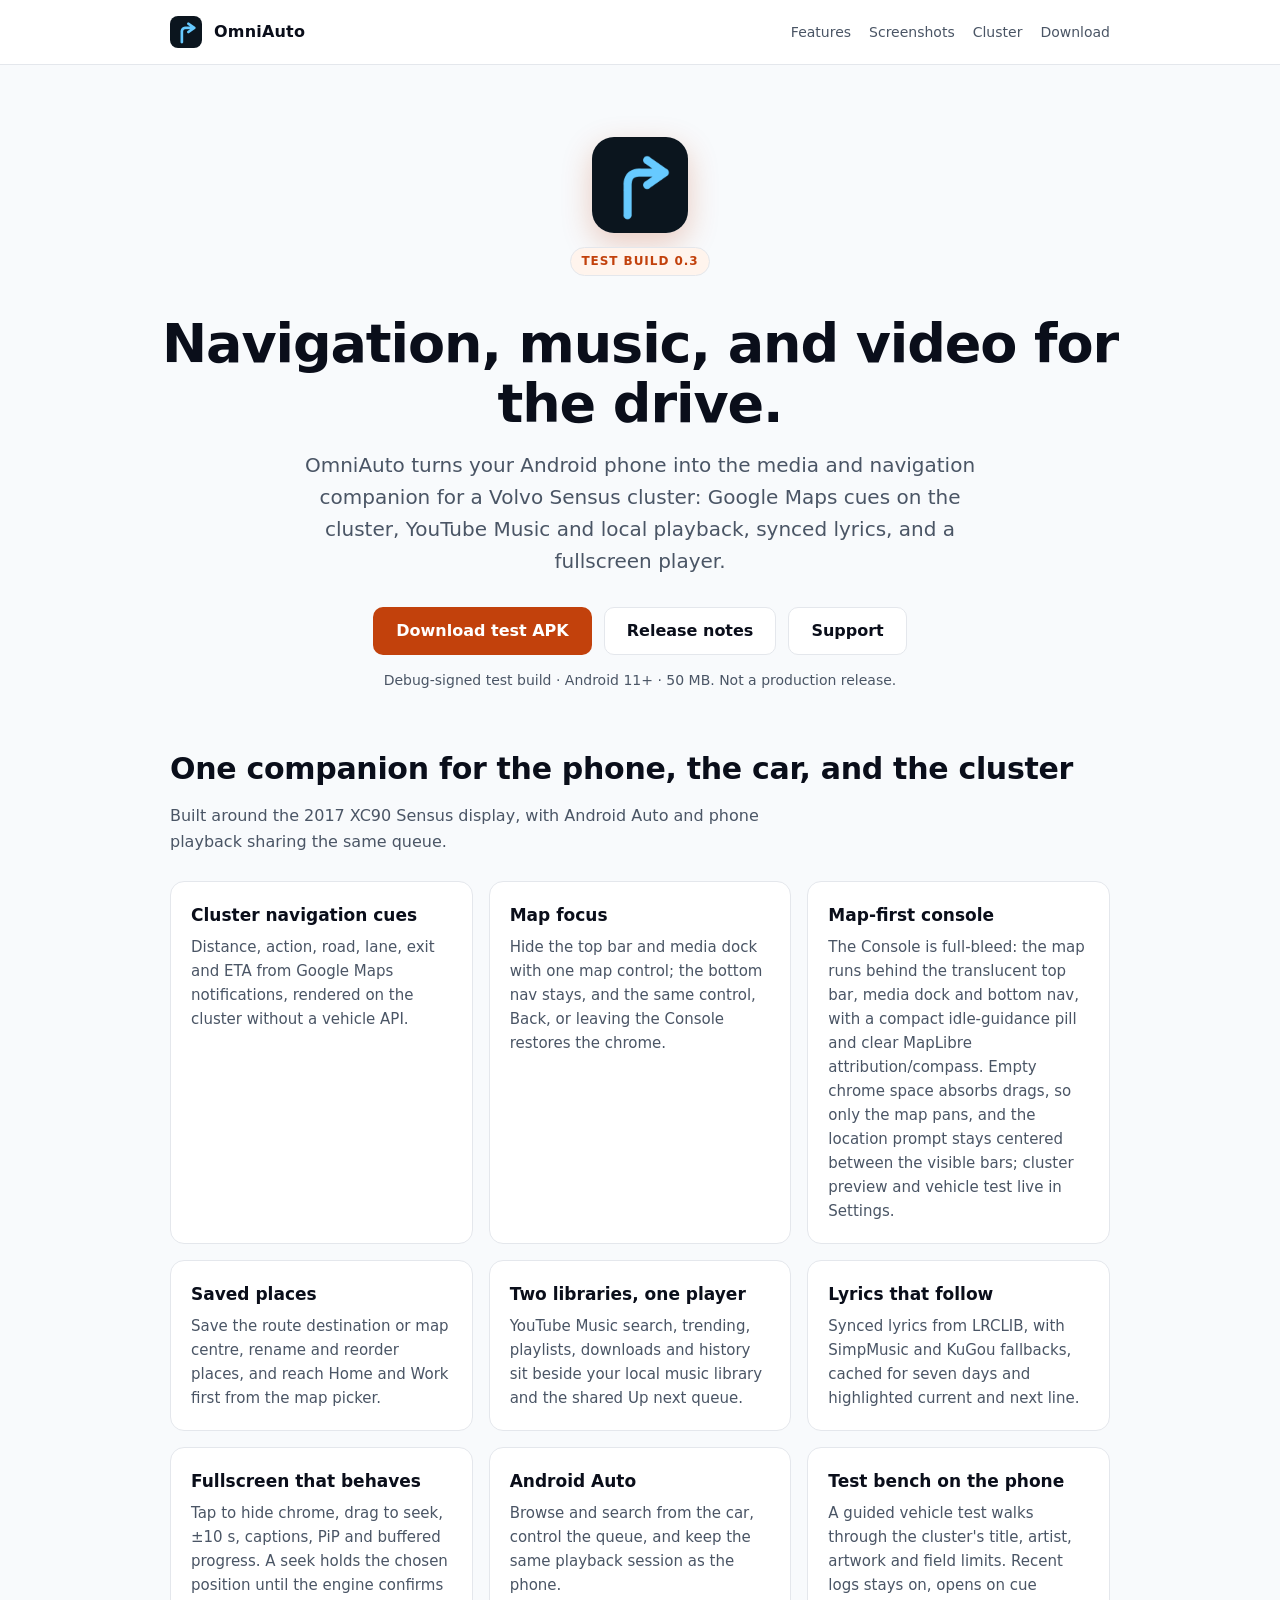
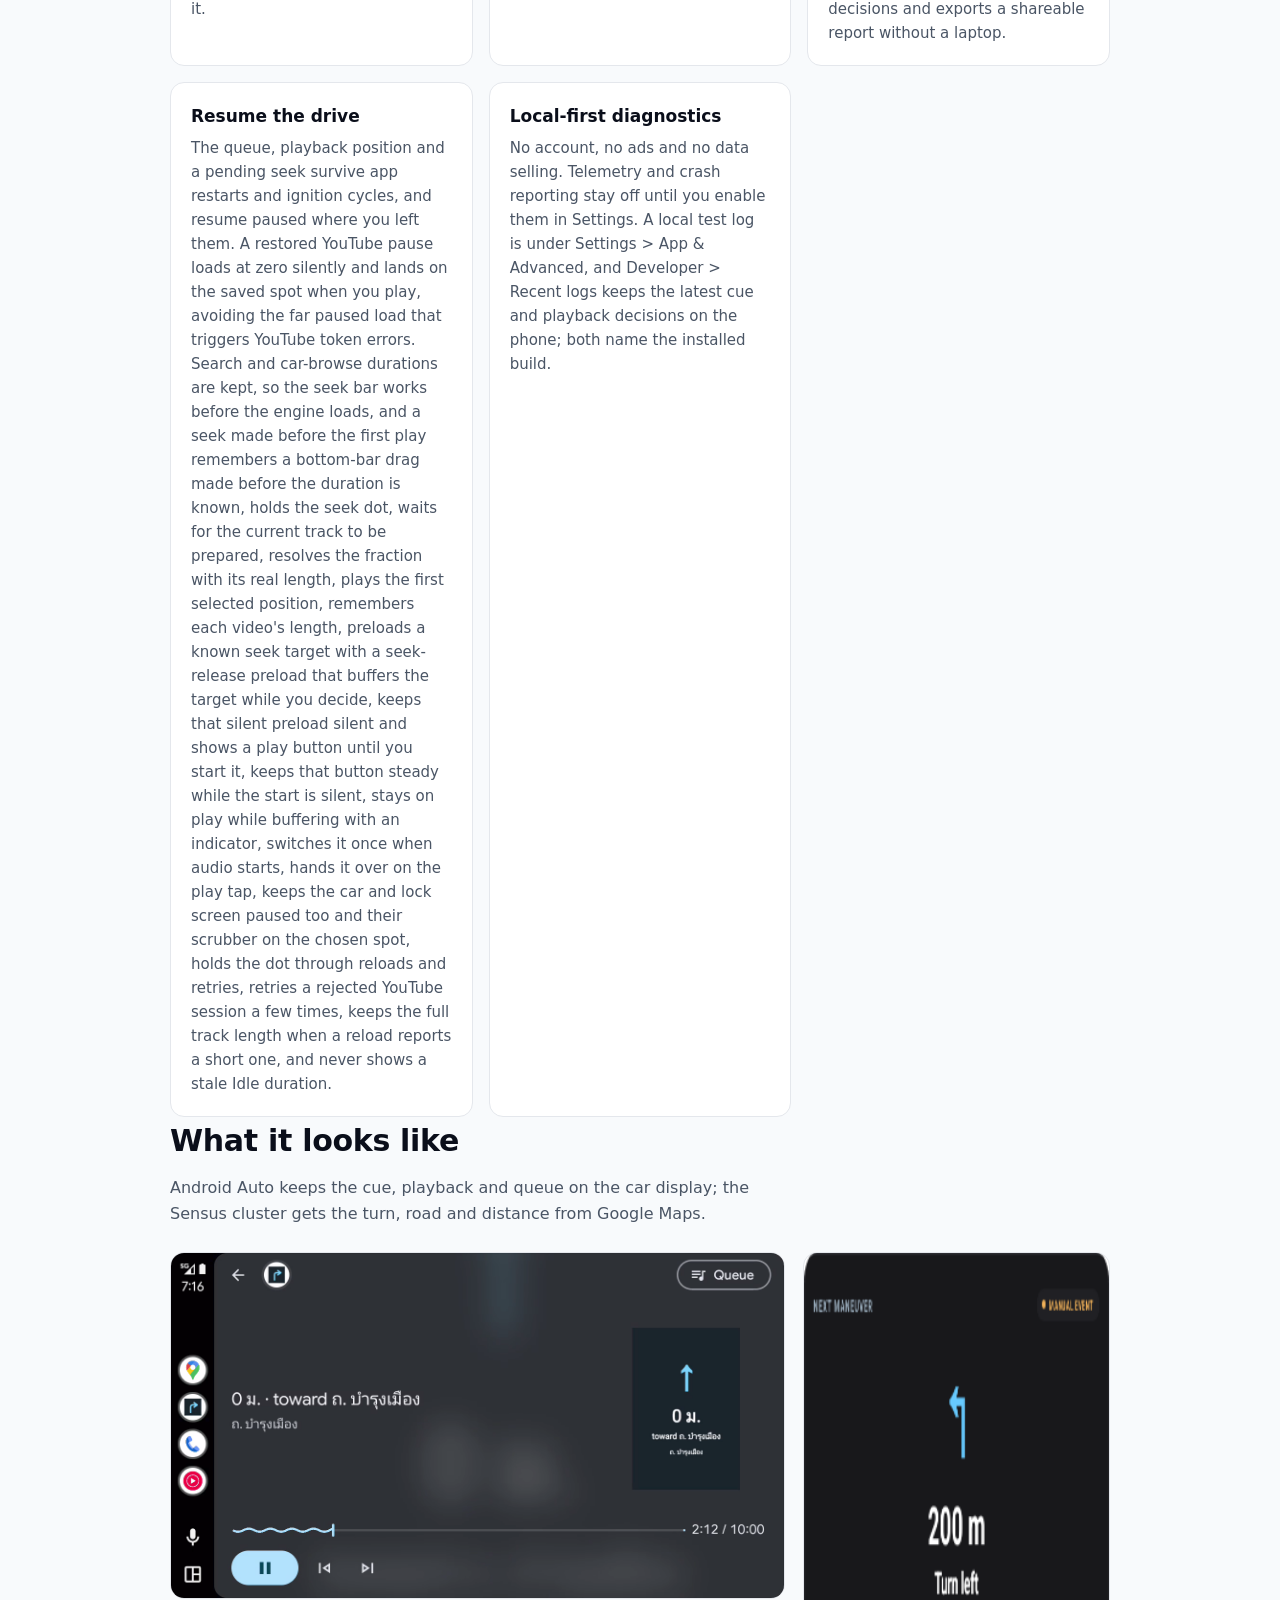
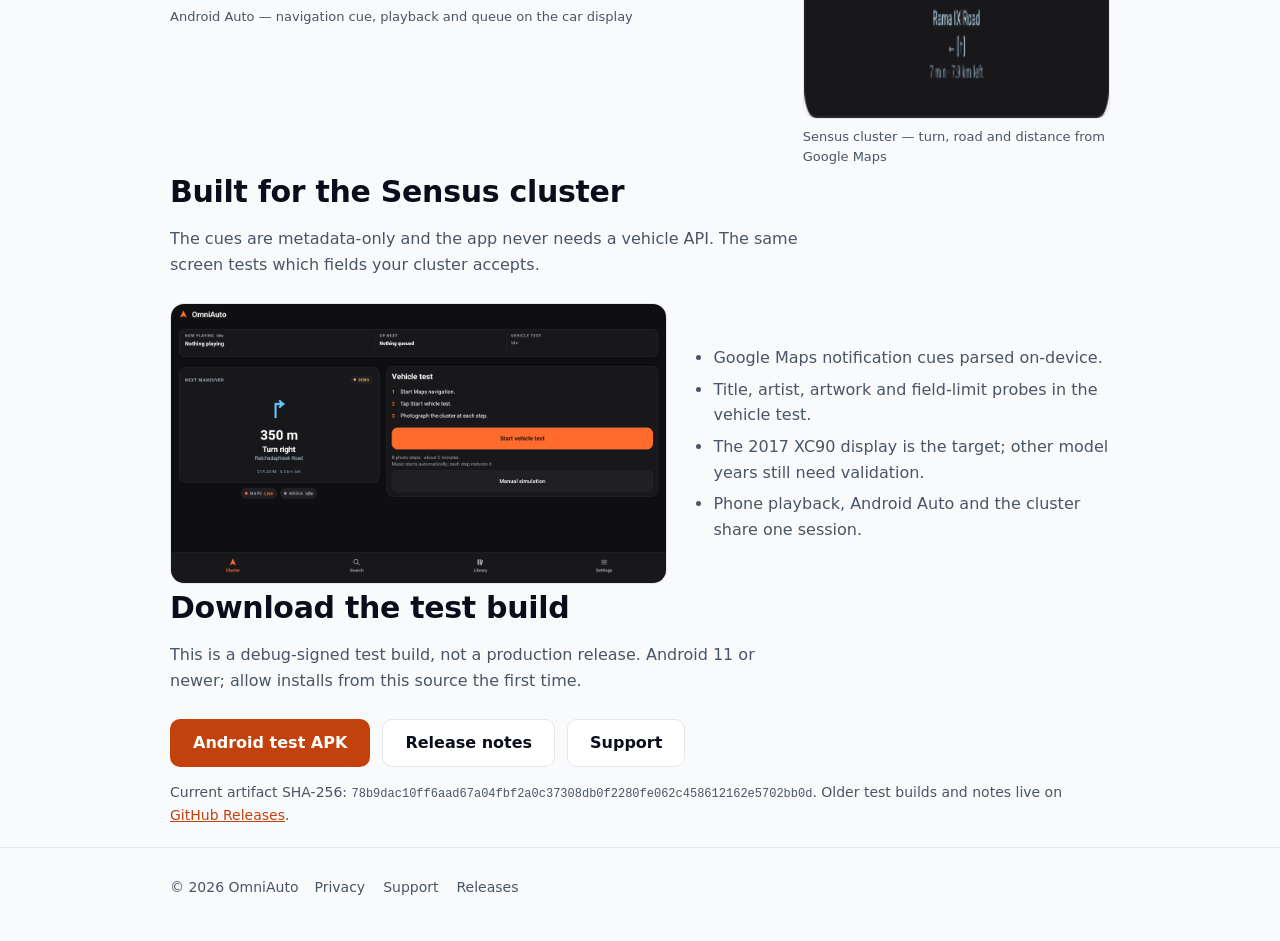
==== index.html @ 426a0cf5 "Point the site at the test-bench build" ====
<!doctype html>
<html lang="en">
  <head>
    <meta charset="utf-8" />
    <meta name="viewport" content="width=device-width, initial-scale=1" />
    <title>OmniAuto — navigation, music, and video for the drive</title>
    <meta
      name="description"
      content="OmniAuto sends Google Maps navigation cues to a Volvo Sensus cluster, plays YouTube Music and local media, and keeps lyrics, queue, and video in one Android player."
    />
    <meta name="theme-color" content="#0a0e1a" />
    <meta property="og:type" content="website" />
    <meta property="og:title" content="OmniAuto — navigation, music, and video for the drive" />
    <meta
      property="og:description"
      content="Cluster navigation cues, YouTube Music and local playback, synced lyrics, Android Auto, and a fullscreen player."
    />
    <meta property="og:url" content="https://omniauto.siamcreations.app/" />
    <meta property="og:image" content="https://omniauto.siamcreations.app/og.png" />
    <meta name="twitter:card" content="summary_large_image" />
    <link rel="canonical" href="https://omniauto.siamcreations.app/" />
    <link rel="icon" href="icon.png" />
    <link rel="stylesheet" href="styles.css" />
  </head>
  <body>
    <header class="site">
      <div class="wrap">
        <img src="icon.png" alt="" />
        <span class="name"><a href="/">OmniAuto</a></span>
        <nav aria-label="Main">
          <a href="#features">Features</a>
          <a href="#screens">Screenshots</a>
          <a href="#cluster">Cluster</a>
          <a href="#download">Download</a>
        </nav>
      </div>
    </header>

    <main>
      <section class="hero wrap">
        <img class="logo" src="icon.png" alt="OmniAuto icon" />
        <span class="badge">Test build 0.3</span>
        <h1>Navigation, music, and video for the drive.</h1>
        <p class="lede">
          OmniAuto turns your Android phone into the media and navigation
          companion for a Volvo Sensus cluster: Google Maps cues on the cluster,
          YouTube Music and local playback, synced lyrics, and a fullscreen
          player.
        </p>
        <div class="actions">
          <a
            class="button primary"
            id="android-download"
            href="https://github.com/pnoch/omniauto-releases/releases/tag/android-latest"
            >Download test APK</a
          >
          <a
            class="button secondary"
            href="https://github.com/pnoch/omniauto-releases/releases/tag/android-latest"
            >Release notes</a
          >
          <a class="button secondary" href="mailto:support@siamcreations.app"
            >Support</a
          >
        </div>
        <p class="muted" id="android-version">
          Debug-signed test build · Android 11+ · 50 MB. Not a production
          release.
        </p>
      </section>

      <section class="wrap" id="features">
        <h2>One companion for the phone, the car, and the cluster</h2>
        <p class="section-lede">
          Built around the 2017 XC90 Sensus display, with Android Auto and phone
          playback sharing the same queue.
        </p>
        <div class="grid">
          <article class="card">
            <h3>Cluster navigation cues</h3>
            <p>
              Distance, action, road, lane, exit and ETA from Google Maps
              notifications, rendered on the cluster without a vehicle API.
            </p>
          </article>
          <article class="card">
            <h3>Map focus</h3>
            <p>
              Hide the top bar and media dock with one map control; the bottom
              nav stays, and the same control, Back, or leaving the Console
              restores the chrome.
            </p>
          </article>
          <article class="card">
            <h3>Map-first console</h3>
            <p>
              The Console is full-bleed: the map runs behind the translucent top bar, media dock and bottom nav, with a compact idle-guidance pill and clear MapLibre attribution/compass. Empty chrome space absorbs drags, so only the map pans, and the location prompt stays centered between the visible bars; cluster preview and vehicle test live in Settings.
            </p>
          </article>
          <article class="card">
            <h3>Saved places</h3>
            <p>
              Save the route destination or map centre, rename and reorder places,
              and reach Home and Work first from the map picker.
            </p>
          </article>
          <article class="card">
            <h3>Two libraries, one player</h3>
            <p>
              YouTube Music search, trending, playlists, downloads and history
              sit beside your local music library and the shared Up next queue.
            </p>
          </article>
          <article class="card">
            <h3>Lyrics that follow</h3>
            <p>
              Synced lyrics from LRCLIB, with SimpMusic and KuGou fallbacks,
              cached for seven days and highlighted current and next line.
            </p>
          </article>
          <article class="card">
            <h3>Fullscreen that behaves</h3>
            <p>
              Tap to hide chrome, drag to seek, ±10 s, captions, PiP and
              buffered progress. A seek holds the chosen position until the
              engine confirms it.
            </p>
          </article>
          <article class="card">
            <h3>Android Auto</h3>
            <p>
              Browse and search from the car, control the queue, and keep the
              same playback session as the phone.
            </p>
          </article>
          <article class="card">
            <h3>Test bench on the phone</h3>
            <p>
              A guided vehicle test walks through the cluster's title, artist,
              artwork and field limits. Recent logs stays on, opens on cue
              decisions and exports a shareable report without a laptop.
            </p>
          </article>
          <article class="card">
            <h3>Resume the drive</h3>
            <p>
              The queue, playback position and a pending seek survive app
              restarts and ignition cycles, and resume paused where you left
              them. A restored YouTube pause loads at zero silently and lands on
              the saved spot when you play, avoiding the far paused load that
              triggers YouTube token errors. Search and car-browse durations are kept, so the seek bar works
              before the engine loads, and a seek made before the first play
              remembers a bottom-bar drag made before the duration is known,
              holds the seek dot, waits for the current track to be prepared,
              resolves the fraction with its real length, plays the first
              selected position, remembers each video's length, preloads a
              known seek target with a seek-release preload that buffers the
              target while you decide, keeps that silent preload silent and
              shows a play button until you start it, keeps that button steady
              while the start is silent, stays on play while buffering with
              an indicator, switches it once when audio starts,
              hands it over on the play tap, keeps
              the car and lock screen paused too and their
              scrubber on the chosen spot, holds the dot through reloads and
              retries, retries a rejected YouTube session a few
              times, keeps the full track length when a reload reports a short
              one, and never shows a stale Idle duration.
            </p>
          </article>
          <article class="card">
            <h3>Local-first diagnostics</h3>
            <p>
              No account, no ads and no data selling. Telemetry and crash
              reporting stay off until you enable them in Settings. A local
              test log is under Settings &gt; App &amp; Advanced, and
              Developer &gt; Recent logs keeps the latest cue and playback
              decisions on the phone; both name the installed build.
            </p>
          </article>
        </div>
      </section>

      <section class="wrap" id="screens">
        <h2>What it looks like</h2>
        <p class="section-lede">
          Android Auto keeps the cue, playback and queue on the car display;
          the Sensus cluster gets the turn, road and distance from Google Maps.
        </p>
        <div class="shots">
          <figure class="wide">
            <img
              src="screenshots/android-auto.png"
              alt="OmniAuto on Android Auto showing a navigation cue, playback progress and queue"
              loading="lazy"
            />
            <figcaption>
              Android Auto — navigation cue, playback and queue on the car display
            </figcaption>
          </figure>
          <figure class="phone">
            <img
              src="screenshots/cluster-cue.png"
              alt="OmniAuto Sensus cluster cue showing a turn, road and distance"
              loading="lazy"
            />
            <figcaption>
              Sensus cluster — turn, road and distance from Google Maps
            </figcaption>
          </figure>
        </div>
      </section>

      <section class="wrap" id="cluster">
        <h2>Built for the Sensus cluster</h2>
        <p class="section-lede">
          The cues are metadata-only and the app never needs a vehicle API. The
          same screen tests which fields your cluster accepts.
        </p>
        <div class="cluster">
          <img
            src="screenshots/cluster-page.png"
            alt="OmniAuto Cluster page with a navigation cue, vehicle test and live media status"
            loading="lazy"
          />
          <div>
            <ul>
              <li>Google Maps notification cues parsed on-device.</li>
              <li>
                Title, artist, artwork and field-limit probes in the vehicle
                test.
              </li>
              <li>
                The 2017 XC90 display is the target; other model years still need
                validation.
              </li>
              <li>
                Phone playback, Android Auto and the cluster share one session.
              </li>
            </ul>
          </div>
        </div>
      </section>

      <section class="wrap" id="download">
        <h2>Download the test build</h2>
        <p class="section-lede">
          This is a debug-signed test build, not a production release. Android
          11 or newer; allow installs from this source the first time.
        </p>
        <div class="actions" style="justify-content: flex-start">
          <a
            class="button primary"
            id="android-download-2"
            href="https://github.com/pnoch/omniauto-releases/releases/tag/android-latest"
            >Android test APK</a
          >
          <a
            class="button secondary"
            href="https://github.com/pnoch/omniauto-releases/releases/tag/android-latest"
            >Release notes</a
          >
          <a class="button secondary" href="mailto:support@siamcreations.app"
            >Support</a
          >
        </div>
        <p class="muted">
          Current artifact SHA-256:
          <code class="hash">78b9dac10ff6aad67a04fbf2a0c37308db0f2280fe062c458612162e5702bb0d</code>.
          Older test builds and notes live on
          <a href="https://github.com/pnoch/omniauto-releases/releases"
            >GitHub Releases</a
          >.
        </p>
      </section>
    </main>

    <footer class="site">
      <div class="wrap">
        <span>© <span id="year">2026</span> OmniAuto</span>
        <nav aria-label="Legal">
          <a href="privacy.html">Privacy</a>
          <a href="mailto:support@siamcreations.app">Support</a>
          <a href="https://github.com/pnoch/omniauto-releases">Releases</a>
        </nav>
      </div>
    </footer>

    <script>
      const ANDROID_RELEASE =
        "https://api.github.com/repos/pnoch/omniauto-releases/releases/tags/android-latest";

      document.getElementById("year").textContent = String(
        new Date().getFullYear(),
      );

      fetch(ANDROID_RELEASE, {
        headers: { Accept: "application/vnd.github+json" },
      })
        .then((response) => (response.ok ? response.json() : null))
        .then((release) => {
          const apk = release?.assets?.find((asset) =>
            asset.name.toLowerCase().endsWith(".apk"),
          );
          if (!apk || !apk.browser_download_url) return;
          for (const id of ["android-download", "android-download-2"]) {
            document.getElementById(id).href = apk.browser_download_url;
          }
          const version = /omniauto-(\d+\.\d+)/i.exec(apk.name);
          const size = apk.size
            ? ` · ${Math.round(apk.size / 1048576)} MB`
            : "";
          document.getElementById("android-version").textContent =
            `Test build${version ? ` ${version[1]}` : ""}${size}. ` +
            "Debug-signed; allow installs from this source the first time. Not a production release.";
        })
        .catch(() => {
          // The release-page links still work without the API.
        });
    </script>
  </body>
</html>
---- styles.css ----
:root {
  --bg: #f8fafc;
  --surface: #ffffff;
  --text: #0a0e1a;
  --muted: #4a5565;
  --border: #e4e7ec;
  --primary: #c2410c;
  --primary-text: #ffffff;
  --accent: #fff4ed;
  --emerald: #00c896;
  --radius: 14px;
  --max: 980px;
}

@media (prefers-color-scheme: dark) {
  :root {
    --bg: #0a0e1a;
    --surface: #131929;
    --text: #eef2ff;
    --muted: #a9b4c9;
    --border: #223048;
    --primary: #fb923c;
    --primary-text: #201007;
    --accent: #1a120a;
  }
}

* {
  box-sizing: border-box;
}

/* The class rules below set display; without this a hidden element shows. */
[hidden] {
  display: none !important;
}

html {
  -webkit-text-size-adjust: 100%;
}

body {
  margin: 0;
  background: var(--bg);
  color: var(--text);
  font-family:
    system-ui,
    -apple-system,
    "Segoe UI",
    Roboto,
    sans-serif;
  line-height: 1.6;
}

a {
  color: var(--primary);
}

.wrap {
  max-width: var(--max);
  margin: 0 auto;
  padding: 0 20px;
}

header.site {
  border-bottom: 1px solid var(--border);
  background: var(--surface);
}

header.site .wrap {
  display: flex;
  align-items: center;
  gap: 12px;
  min-height: 64px;
}

header.site img {
  width: 32px;
  height: 32px;
  border-radius: 8px;
}

header.site .name {
  font-weight: 700;
  letter-spacing: 0.2px;
}

header.site .name a {
  color: inherit;
  text-decoration: none;
}

header.site nav {
  margin-left: auto;
  display: flex;
  gap: 18px;
  font-size: 14px;
}

header.site nav a {
  color: var(--muted);
  text-decoration: none;
}

header.site nav a:hover {
  color: var(--text);
}

.hero {
  padding: 72px 0 40px;
  text-align: center;
}

.hero img.logo {
  display: block;
  width: 96px;
  height: 96px;
  margin: 0 auto 14px;
  border-radius: 22px;
  box-shadow: 0 10px 30px rgb(194 65 12 / 25%);
}

.hero h1 {
  font-size: clamp(34px, 6vw, 54px);
  line-height: 1.1;
  margin: 24px 0 16px;
  letter-spacing: -0.02em;
}

.hero p.lede {
  font-size: clamp(16px, 2.4vw, 20px);
  color: var(--muted);
  max-width: 680px;
  margin: 0 auto 30px;
}

.actions {
  display: flex;
  flex-wrap: wrap;
  gap: 12px;
  justify-content: center;
}

.button {
  display: inline-flex;
  align-items: center;
  justify-content: center;
  min-height: 48px;
  padding: 0 22px;
  border-radius: 10px;
  font-weight: 650;
  text-decoration: none;
  border: 1px solid transparent;
}

.button.primary {
  background: var(--primary);
  color: var(--primary-text);
}

.button.secondary {
  background: var(--surface);
  color: var(--text);
  border-color: var(--border);
}

.button:focus-visible,
a:focus-visible {
  outline: 3px solid var(--primary);
  outline-offset: 3px;
}

.muted {
  color: var(--muted);
  font-size: 14px;
}

.hero .muted {
  margin-top: 14px;
}

section {
  padding: 44px 0;
}

h2 {
  font-size: clamp(22px, 3vw, 30px);
  letter-spacing: -0.01em;
  margin: 0 0 10px;
}

.section-lede {
  color: var(--muted);
  max-width: 640px;
  margin: 0 0 26px;
}

.grid {
  display: grid;
  grid-template-columns: repeat(auto-fit, minmax(250px, 1fr));
  gap: 16px;
}

.card {
  background: var(--surface);
  border: 1px solid var(--border);
  border-radius: var(--radius);
  padding: 20px;
}

.card h3 {
  margin: 0 0 6px;
  font-size: 17px;
}

.card p {
  margin: 0;
  color: var(--muted);
  font-size: 15px;
}

.shots {
  display: grid;
  grid-template-columns: 2fr 1fr;
  gap: 18px;
  align-items: start;
}

.shots figure {
  margin: 0;
}

.shots img {
  display: block;
  width: 100%;
  height: auto;
  border-radius: 14px;
  border: 1px solid var(--border);
  background: var(--surface);
}

.shots figcaption {
  margin-top: 8px;
  font-size: 13px;
  color: var(--muted);
}

.shots .phone img {
  max-height: 520px;
  object-fit: cover;
  object-position: top;
}

@media (max-width: 760px) {
  .shots {
    grid-template-columns: 1fr;
  }

  .shots .phone img {
    max-height: none;
  }
}

.price {
  font-size: 22px;
  font-weight: 700;
  margin: 2px 0 6px;
}

.price .muted {
  font-size: 14px;
  font-weight: 400;
}

.licence {
  background: var(--accent);
  border: 1px solid var(--border);
  border-radius: var(--radius);
  padding: 30px;
  display: flex;
  flex-wrap: wrap;
  align-items: center;
  gap: 18px;
  justify-content: space-between;
}

.licence h2 {
  margin-bottom: 6px;
}

.licence p {
  margin: 0;
  color: var(--muted);
  max-width: 560px;
}

footer.site {
  border-top: 1px solid var(--border);
  margin-top: 20px;
  padding: 28px 0 44px;
  color: var(--muted);
  font-size: 14px;
}

footer.site .wrap {
  display: flex;
  flex-wrap: wrap;
  gap: 16px;
  align-items: center;
}

footer.site nav {
  display: flex;
  gap: 18px;
  flex-wrap: wrap;
}

footer.site a {
  color: var(--muted);
  text-decoration: none;
}

footer.site a:hover {
  color: var(--text);
}

.legal {
  padding: 40px 0 60px;
}

.legal h1 {
  font-size: clamp(28px, 4vw, 40px);
  letter-spacing: -0.02em;
  margin: 0 0 8px;
}

.legal h2 {
  font-size: 20px;
  margin: 32px 0 8px;
}

.legal p,
.legal li {
  color: var(--muted);
}

.legal .updated {
  font-size: 14px;
  color: var(--muted);
}

@media (max-width: 640px) {
  header.site nav {
    display: none;
  }

  .hero {
    padding-top: 48px;
  }
}

.badge {
  display: inline-block;
  margin: 0 0 14px;
  padding: 4px 10px;
  border: 1px solid var(--border);
  border-radius: 999px;
  background: var(--accent);
  color: var(--primary);
  font-size: 12px;
  font-weight: 750;
  letter-spacing: 0.08em;
  text-transform: uppercase;
}

.cluster {
  display: grid;
  grid-template-columns: 1.2fr 1fr;
  gap: 28px;
  align-items: center;
}

.cluster img {
  width: 100%;
  height: auto;
  border: 1px solid var(--border);
  border-radius: 14px;
  background: var(--surface);
}

.cluster ul {
  margin: 0;
  padding-left: 18px;
  color: var(--muted);
}

.cluster li + li {
  margin-top: 6px;
}

code.hash {
  overflow-wrap: anywhere;
  font-size: 12px;
}

@media (max-width: 640px) {
  .cluster {
    grid-template-columns: 1fr;
  }
}
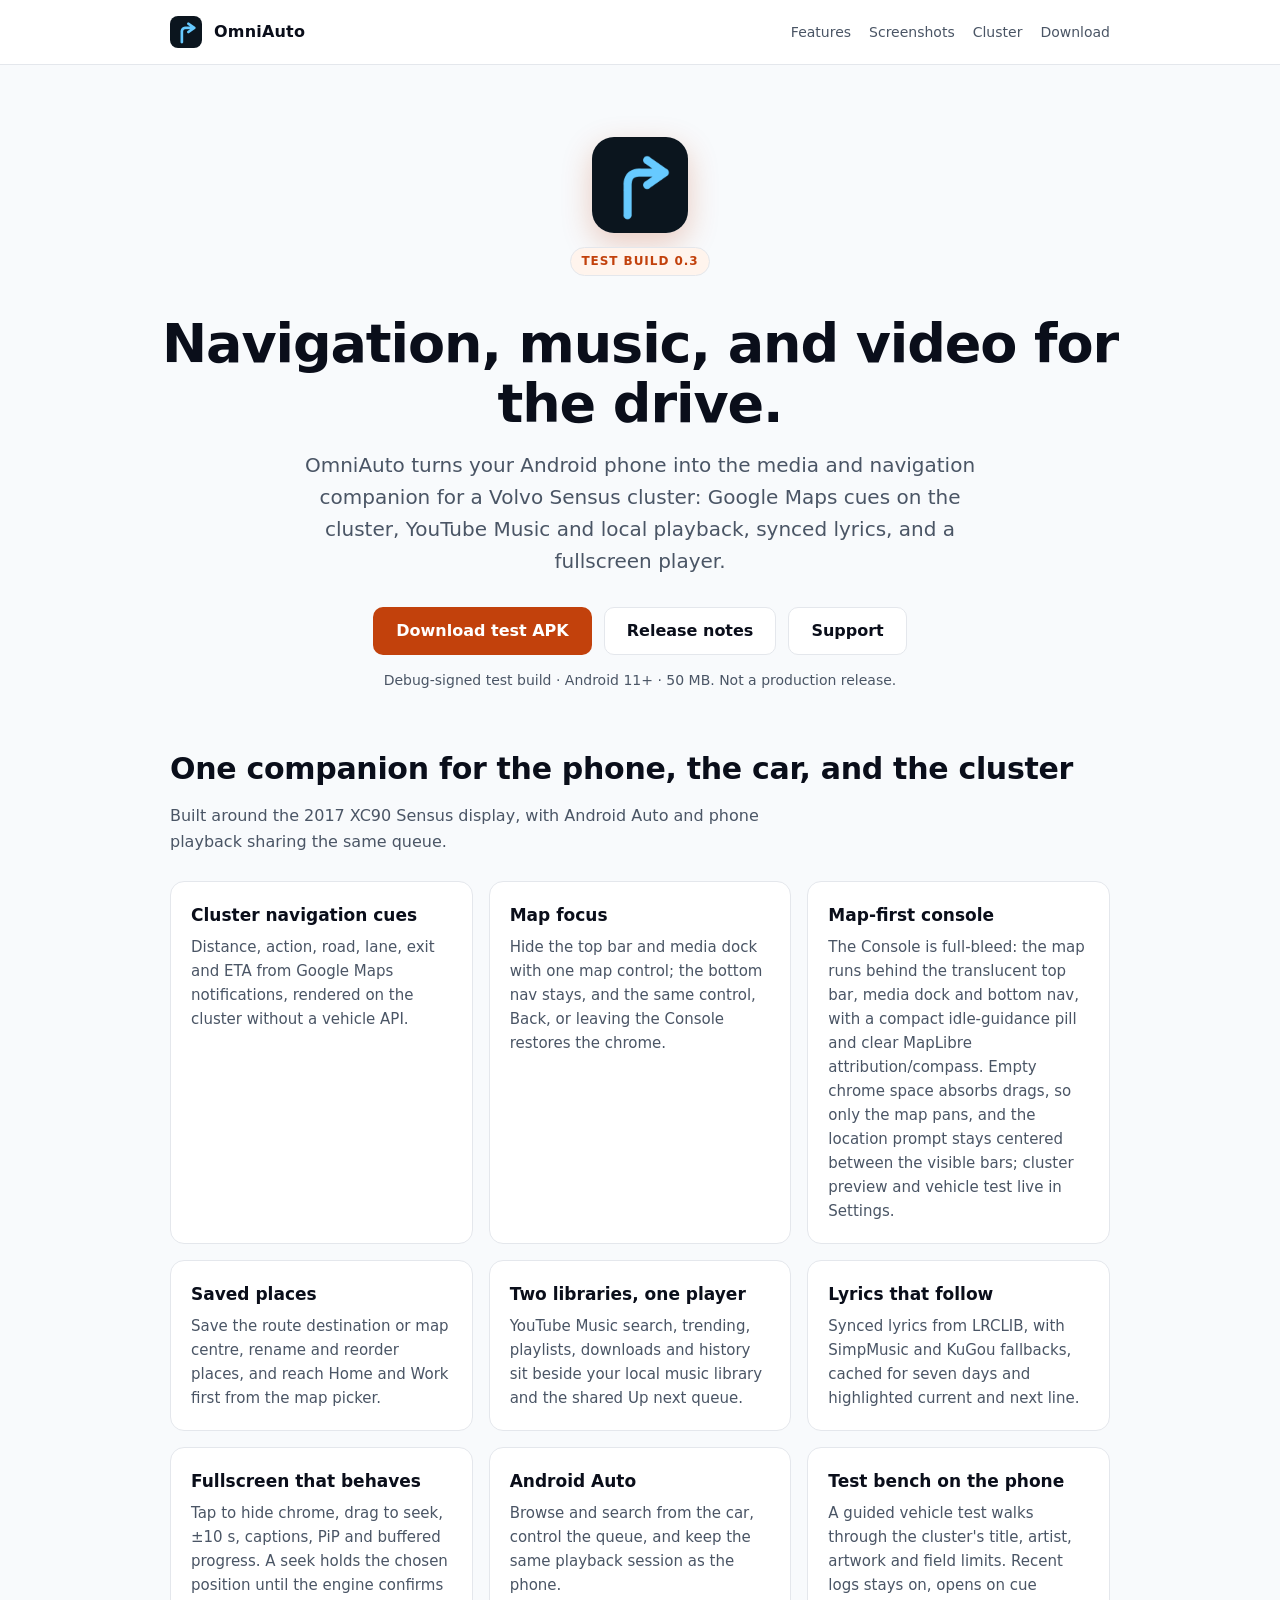
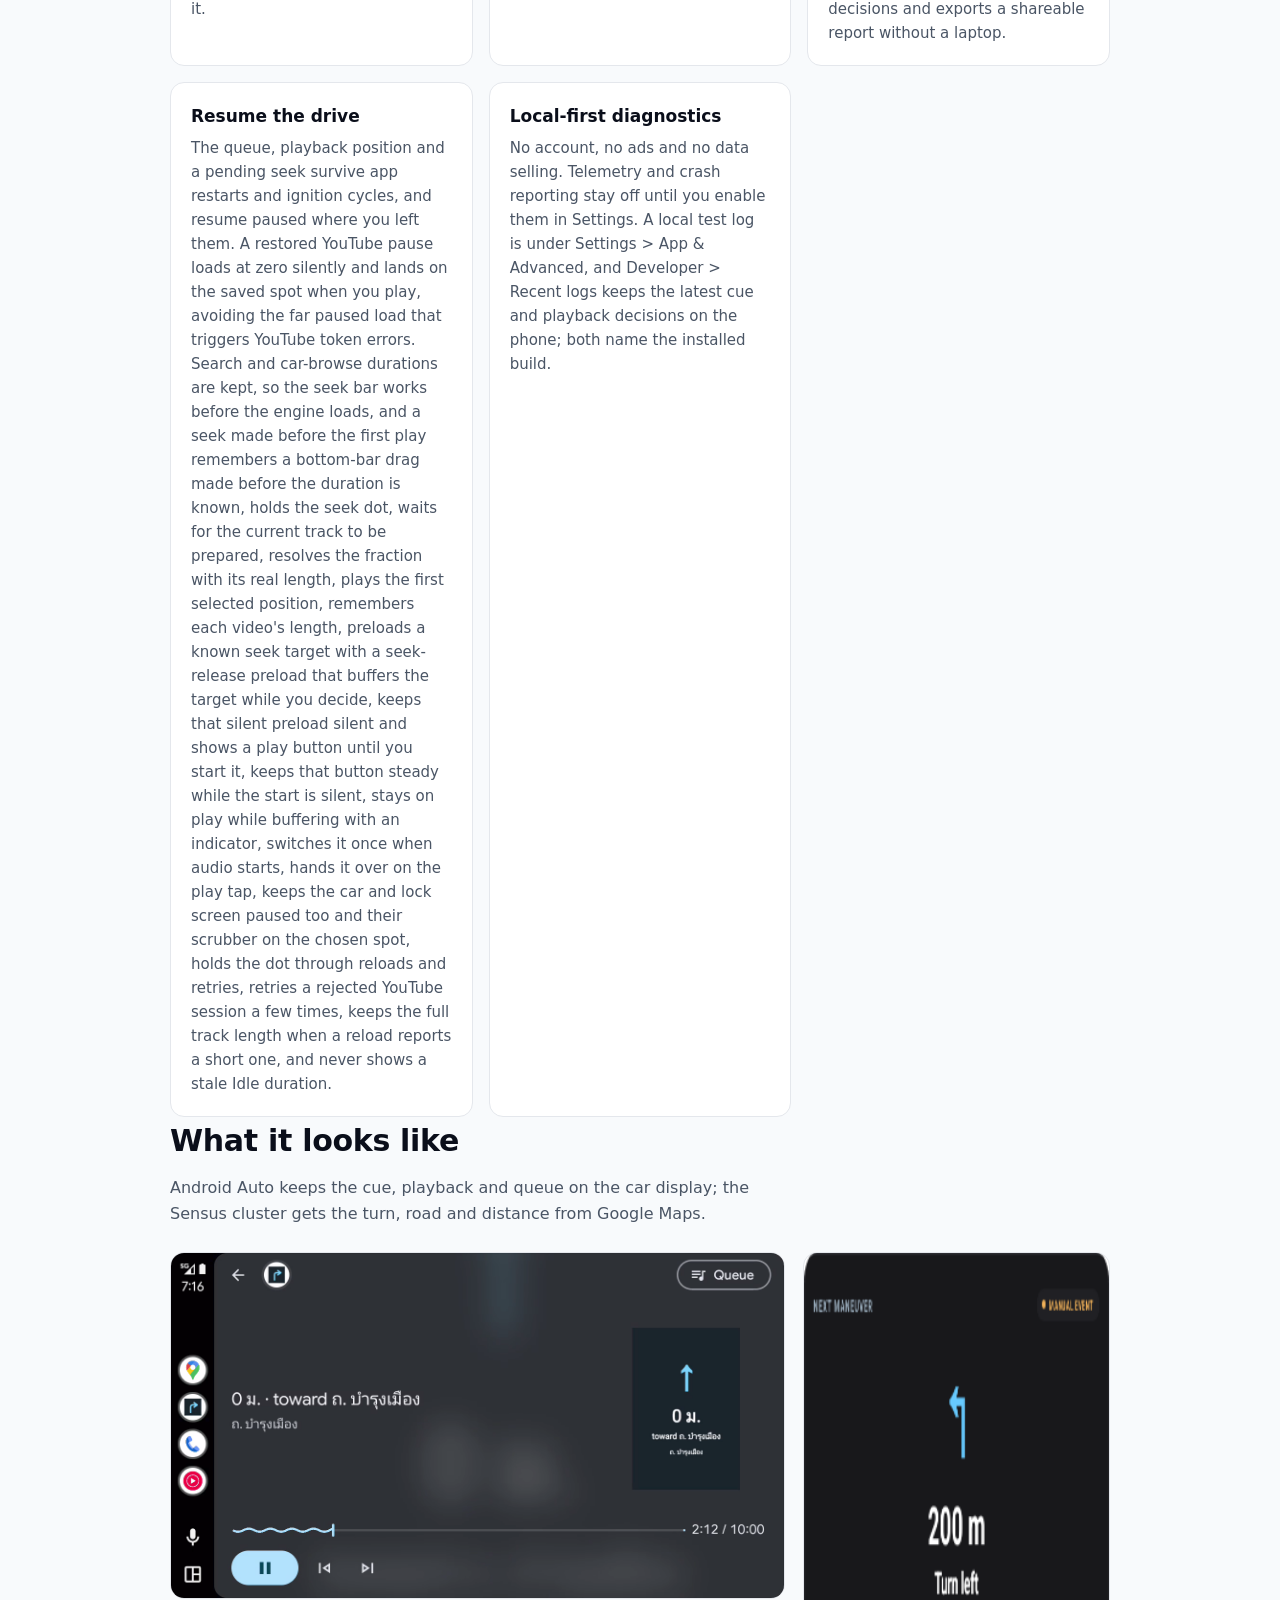
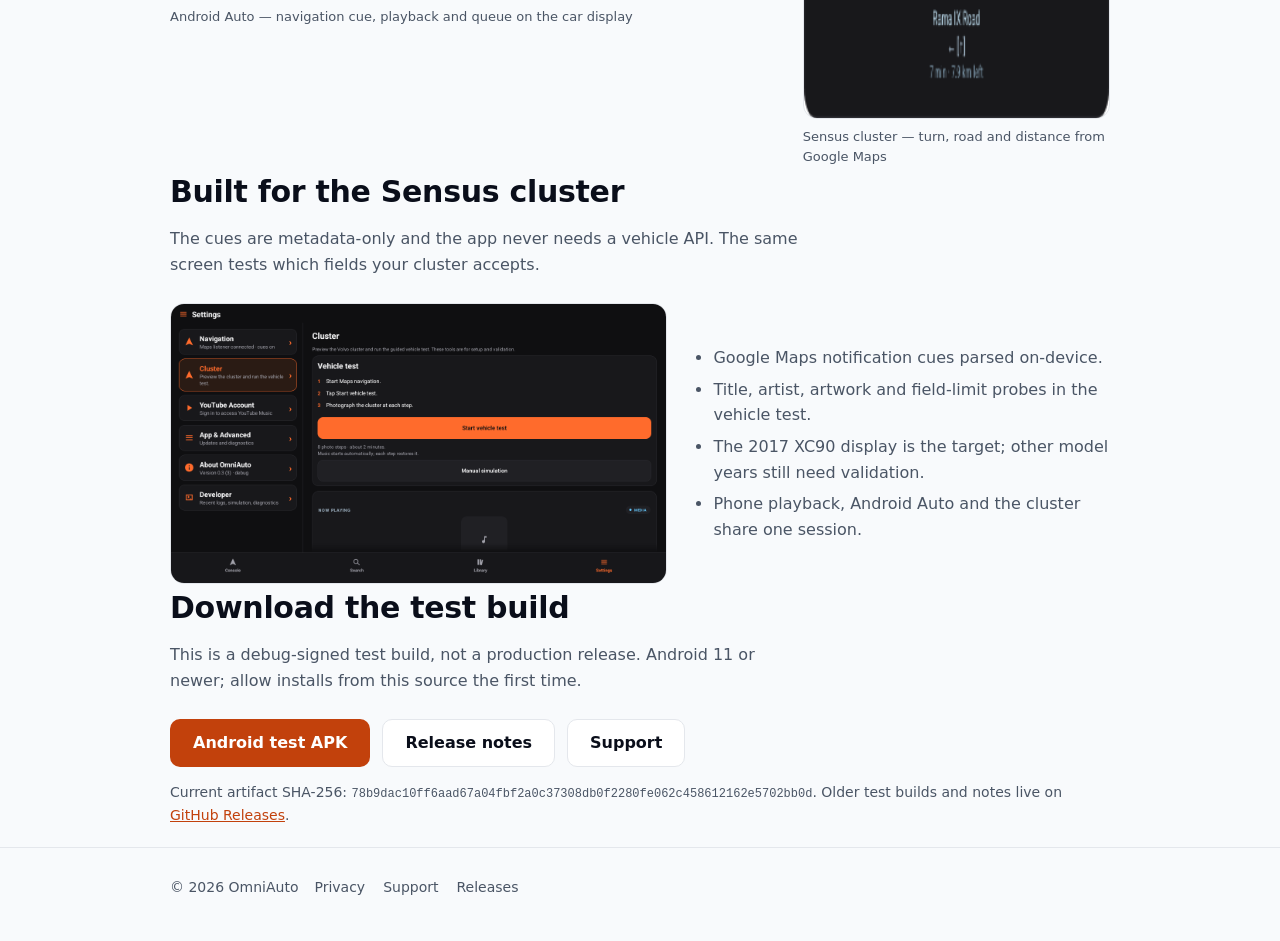
==== commit 0a440015: "Refresh the site screenshot for the current Cluster page" ====
--- a/index.html
+++ b/index.html
@@ -219,7 +219,7 @@
         <div class="cluster">
           <img
             src="screenshots/cluster-page.png"
-            alt="OmniAuto Cluster page with a navigation cue, vehicle test and live media status"
+            alt="OmniAuto Settings Cluster page with the guided vehicle test above the cluster preview"
             loading="lazy"
           />
           <div>
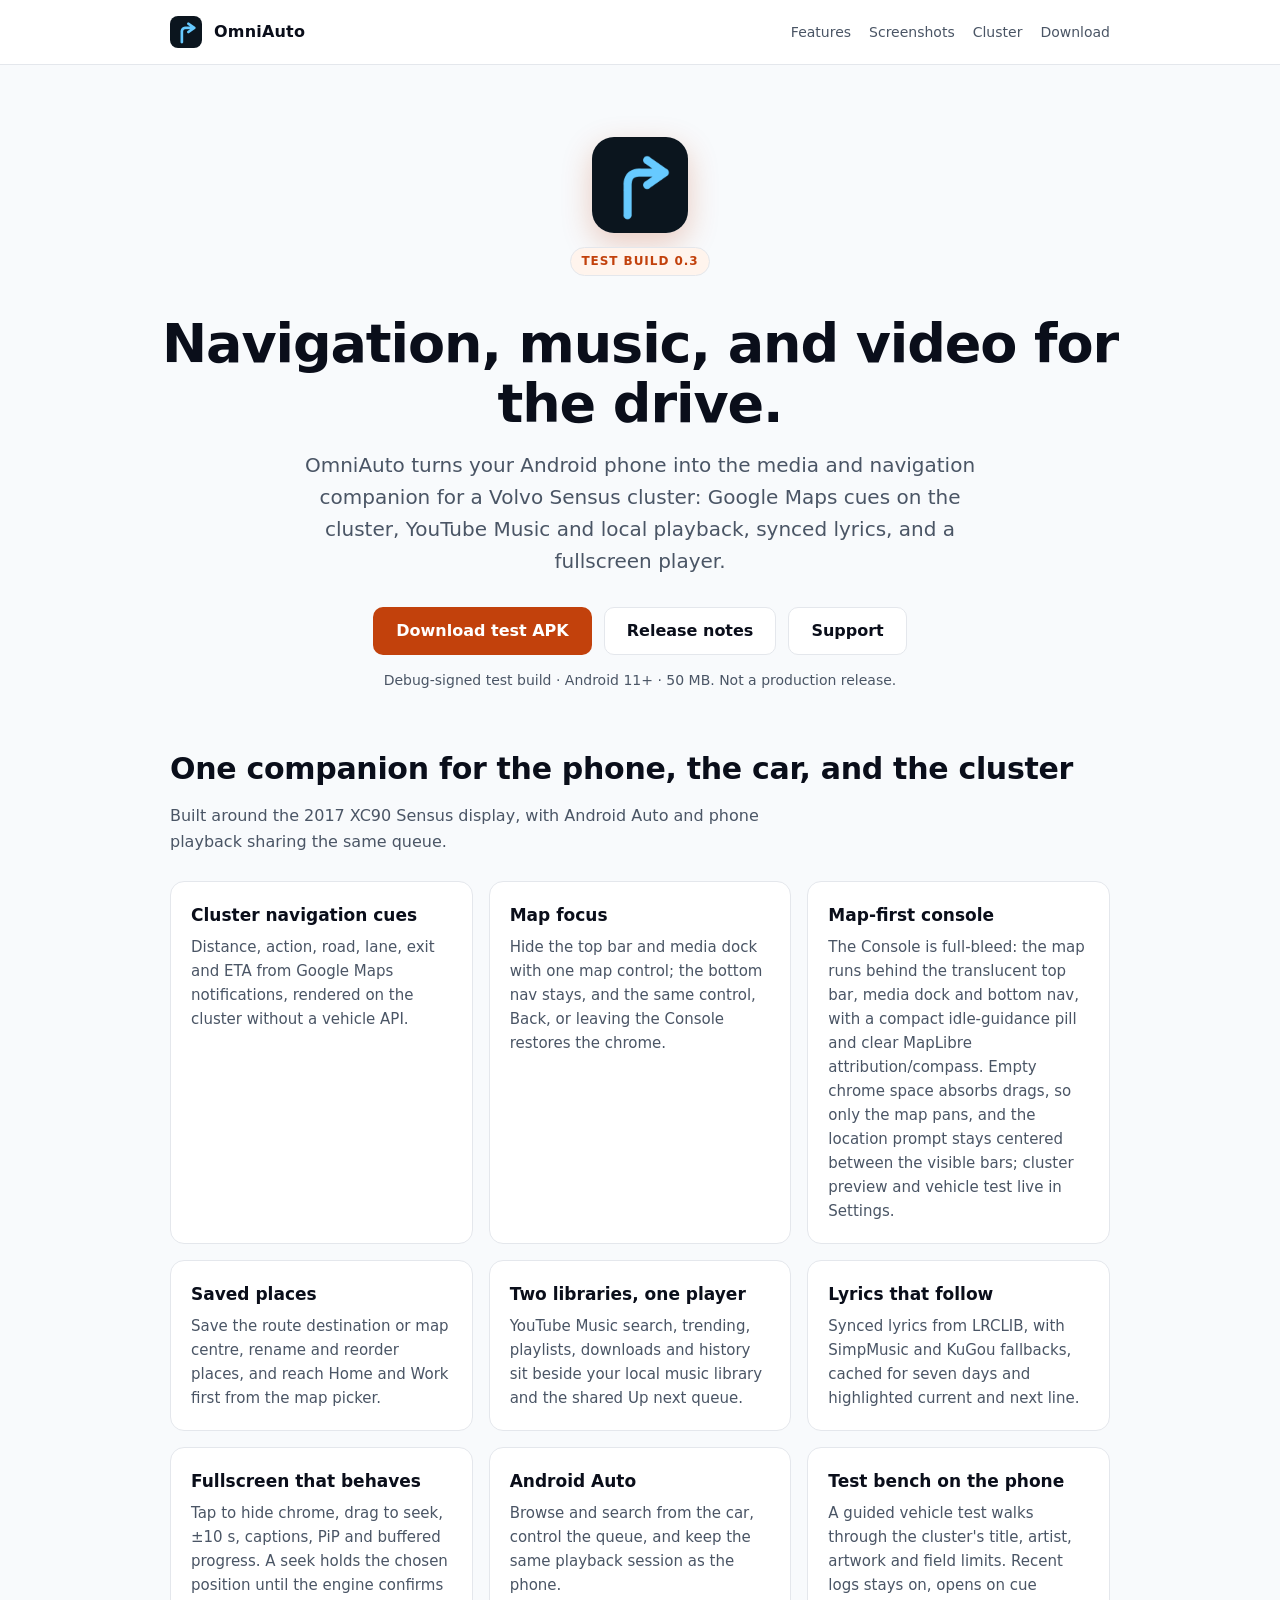
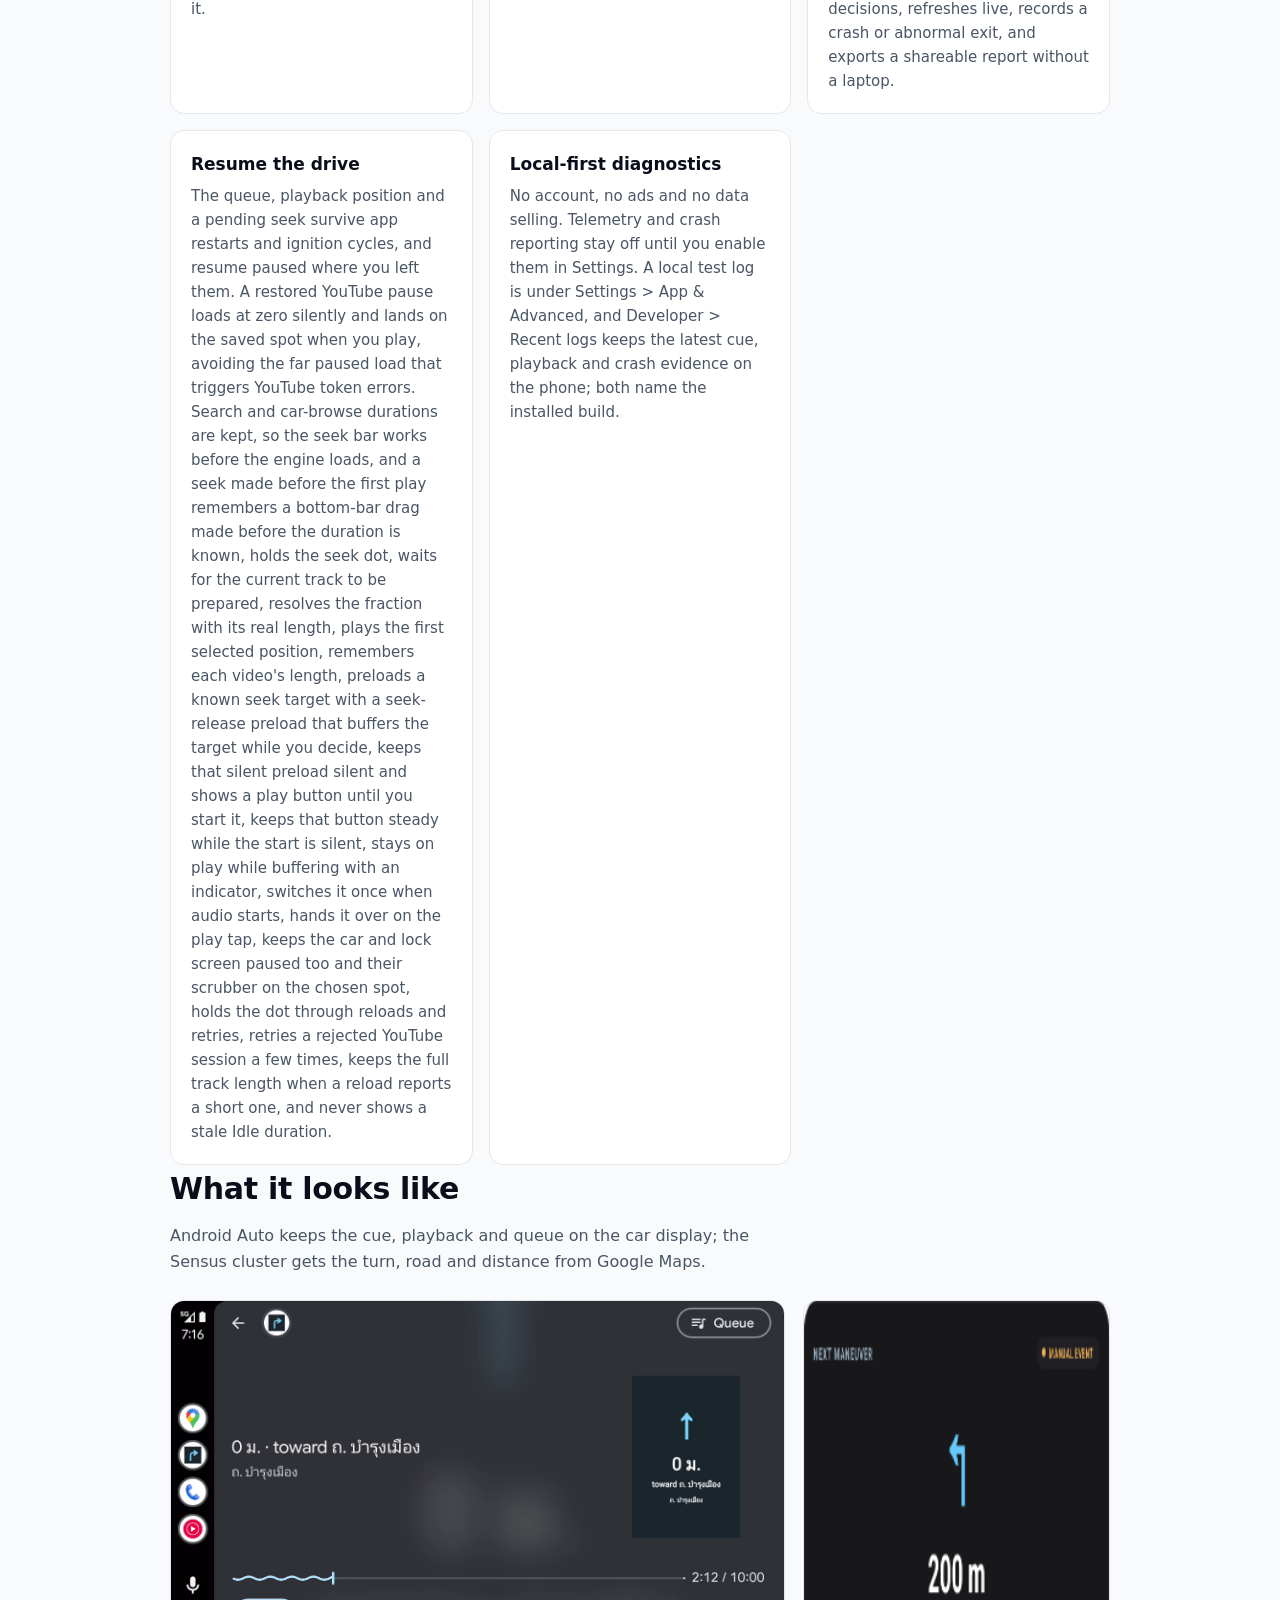
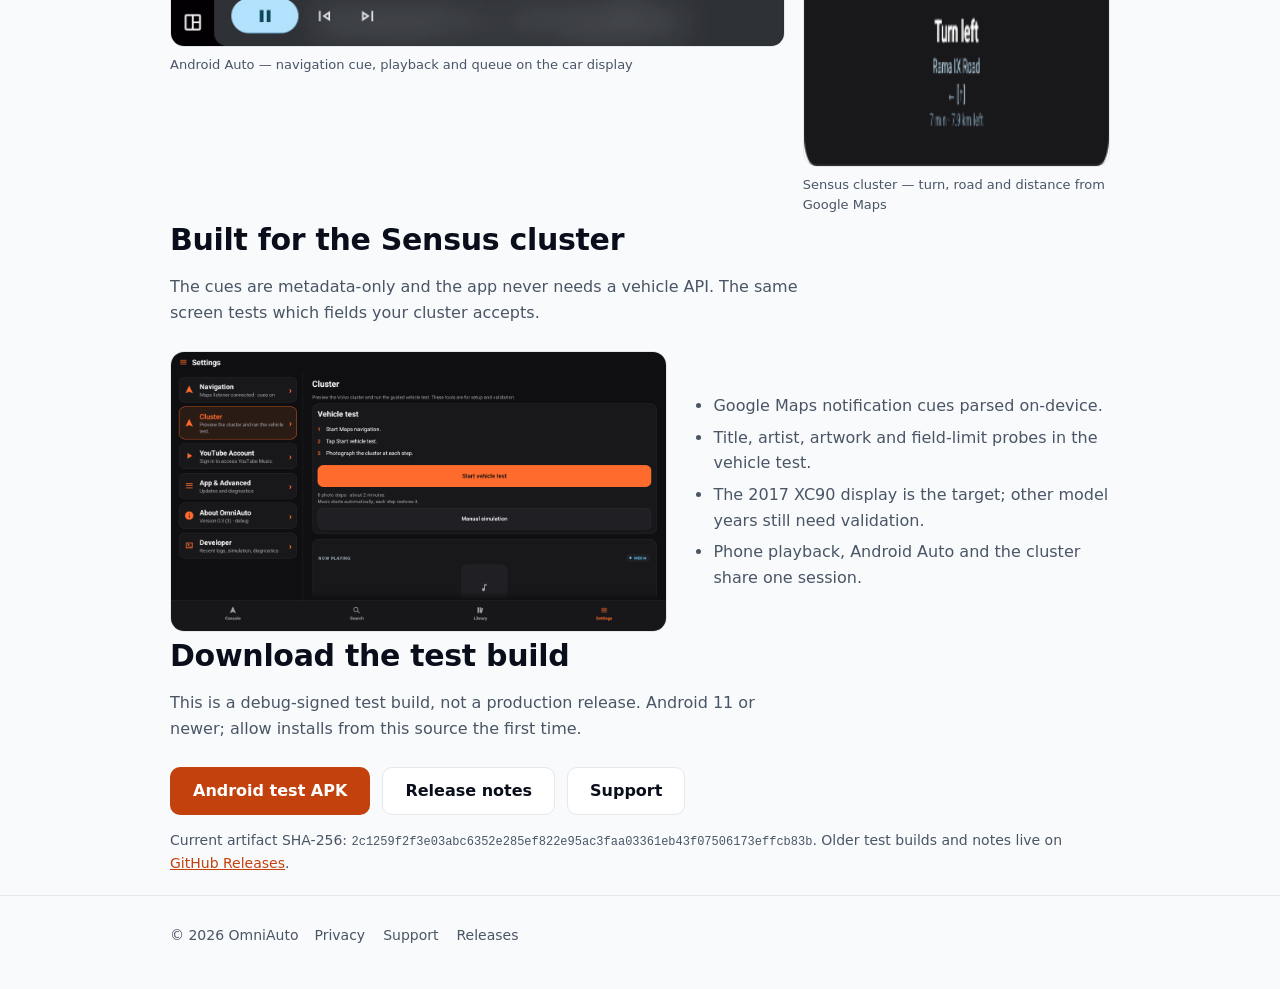
==== commit 52146c9e: "Point the site at the crash-evidence build" ====
--- a/index.html
+++ b/index.html
@@ -138,7 +138,8 @@
             <p>
               A guided vehicle test walks through the cluster's title, artist,
               artwork and field limits. Recent logs stays on, opens on cue
-              decisions and exports a shareable report without a laptop.
+              decisions, refreshes live, records a crash or abnormal exit, and
+              exports a shareable report without a laptop.
             </p>
           </article>
           <article class="card">
@@ -173,8 +174,8 @@
               No account, no ads and no data selling. Telemetry and crash
               reporting stay off until you enable them in Settings. A local
               test log is under Settings &gt; App &amp; Advanced, and
-              Developer &gt; Recent logs keeps the latest cue and playback
-              decisions on the phone; both name the installed build.
+              Developer &gt; Recent logs keeps the latest cue, playback and
+              crash evidence on the phone; both name the installed build.
             </p>
           </article>
         </div>
@@ -265,7 +266,7 @@
         </div>
         <p class="muted">
           Current artifact SHA-256:
-          <code class="hash">78b9dac10ff6aad67a04fbf2a0c37308db0f2280fe062c458612162e5702bb0d</code>.
+          <code class="hash">2c1259f2f3e03abc6352e285ef822e95ac3faa03361eb43f07506173effcb83b</code>.
           Older test builds and notes live on
           <a href="https://github.com/pnoch/omniauto-releases/releases"
             >GitHub Releases</a
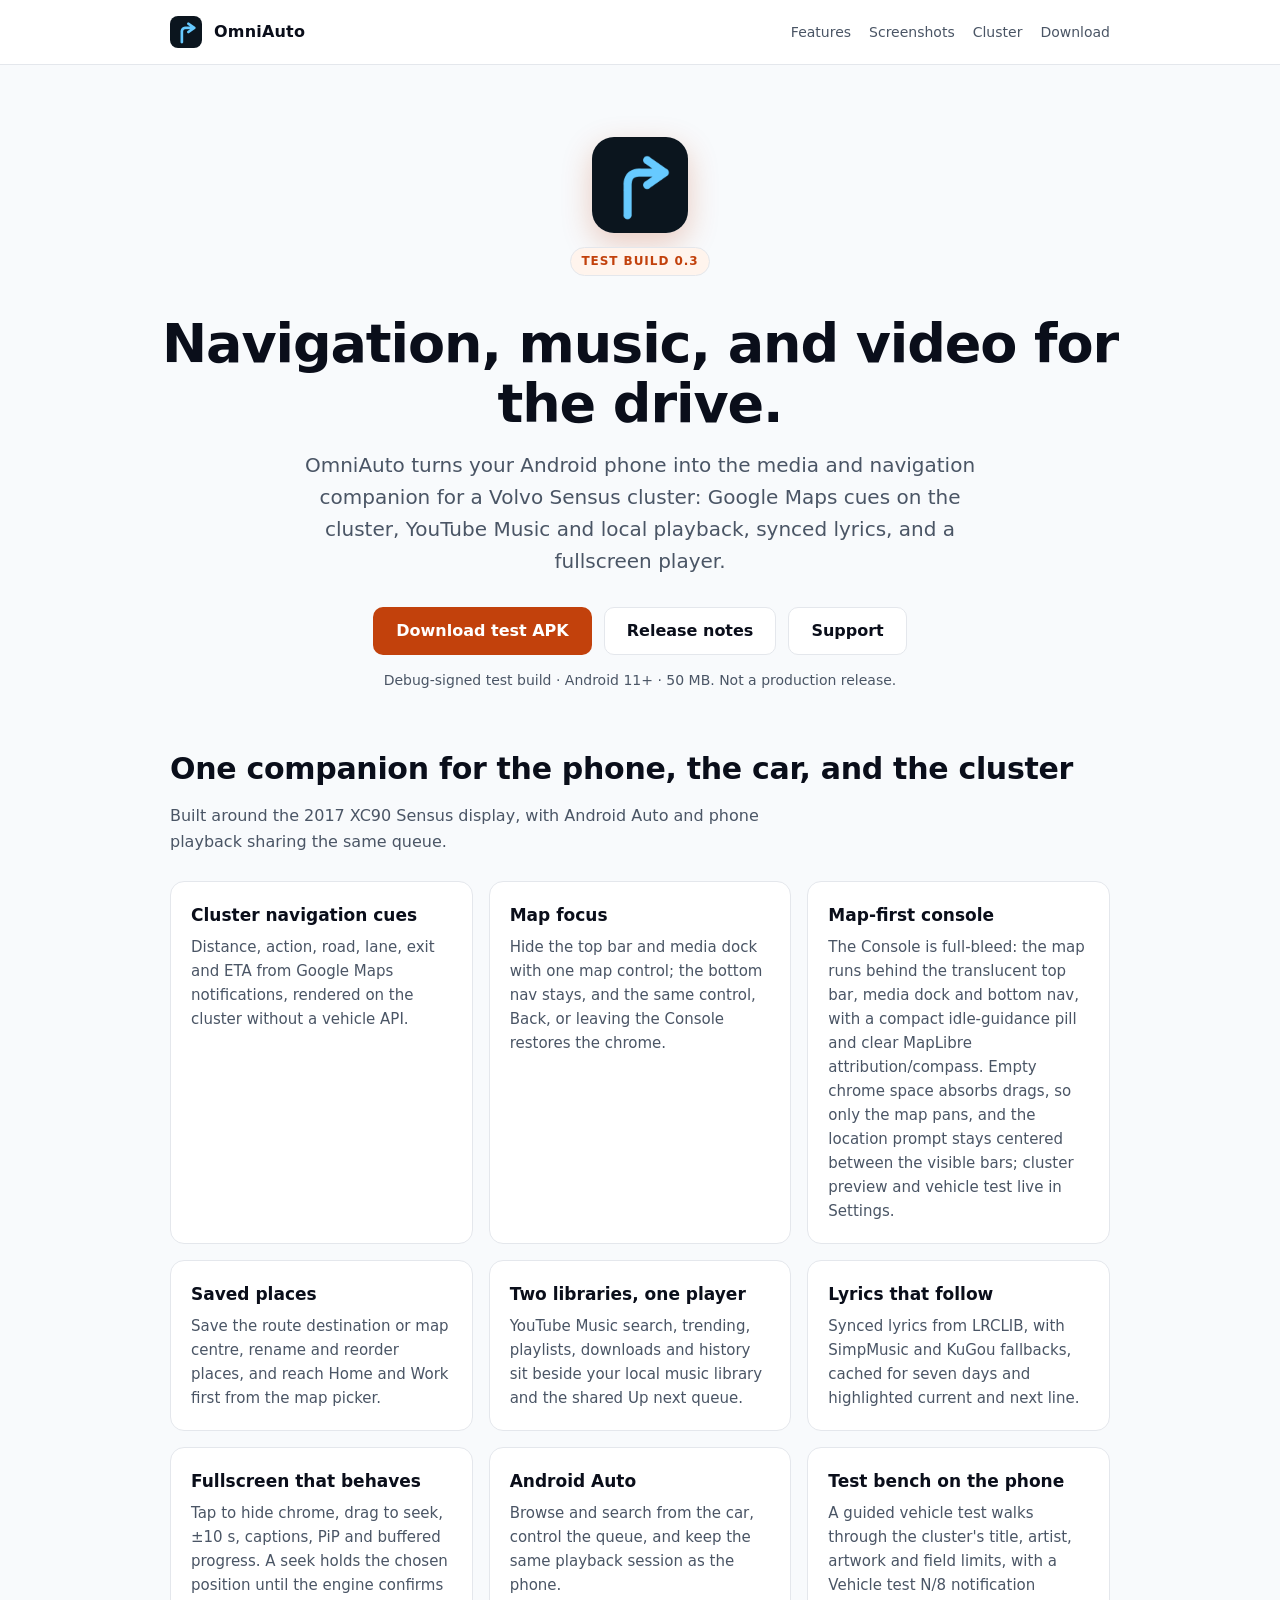
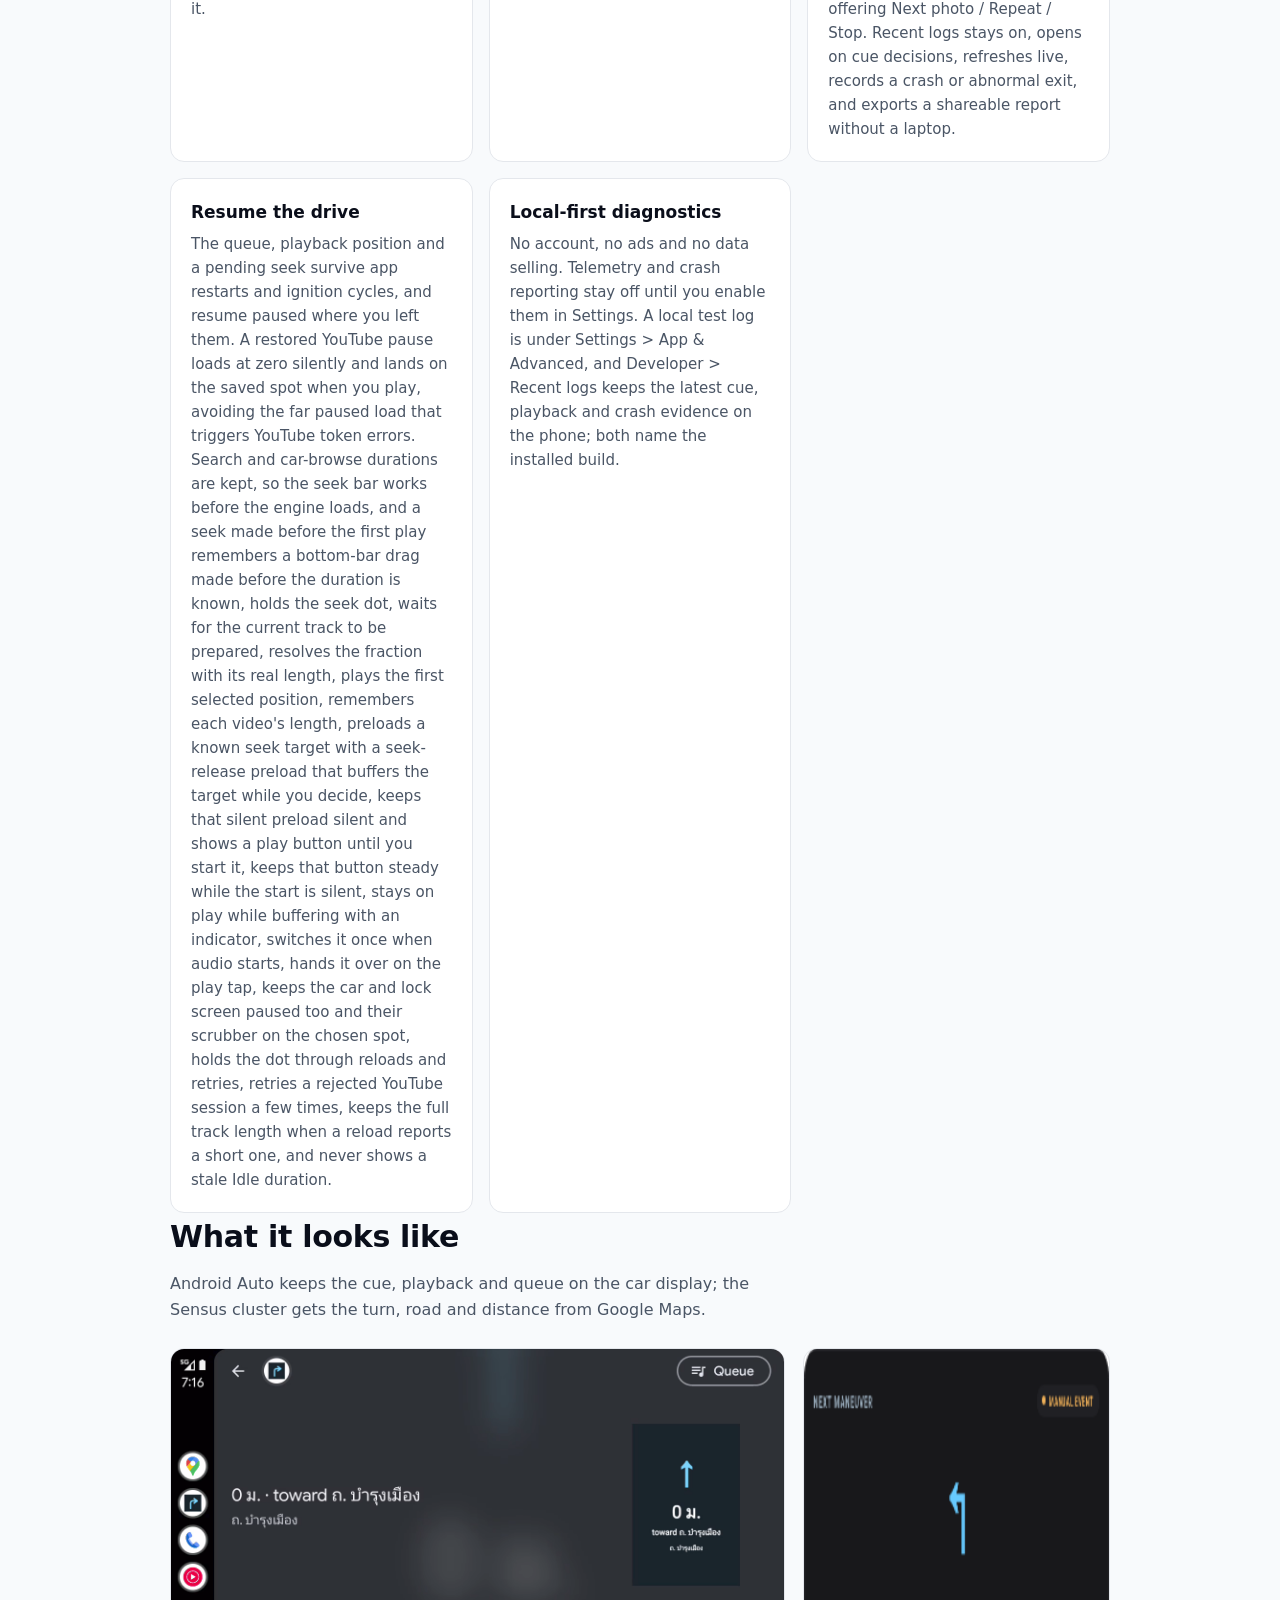
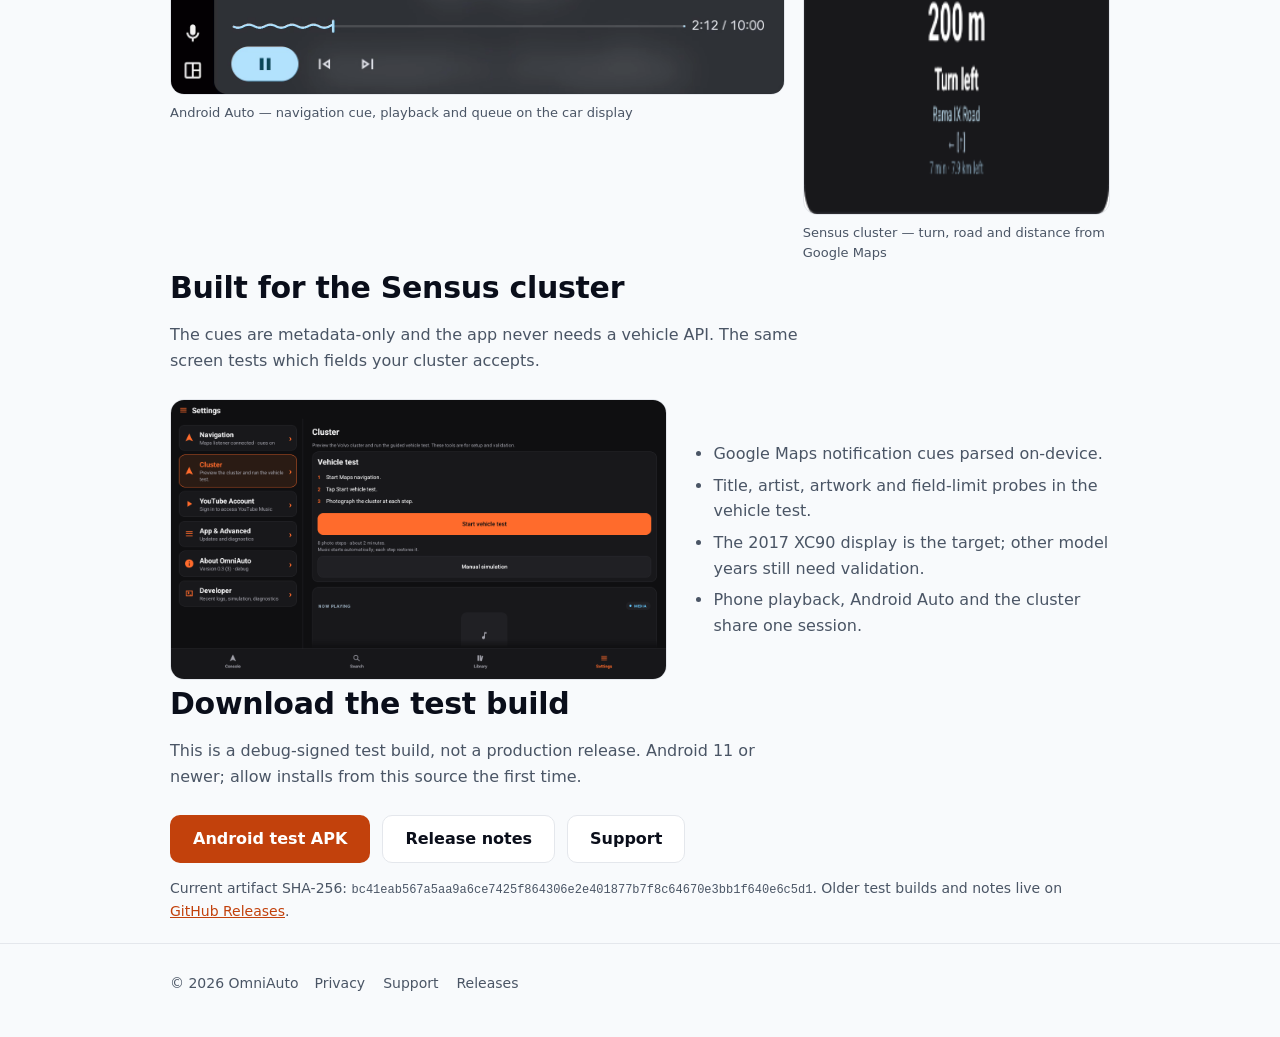
==== commit 323b1a99: "Point the site at the guided-notification build" ====
--- a/index.html
+++ b/index.html
@@ -137,9 +137,10 @@
             <h3>Test bench on the phone</h3>
             <p>
               A guided vehicle test walks through the cluster's title, artist,
-              artwork and field limits. Recent logs stays on, opens on cue
-              decisions, refreshes live, records a crash or abnormal exit, and
-              exports a shareable report without a laptop.
+              artwork and field limits, with a Vehicle test N/8 notification
+              offering Next photo / Repeat / Stop. Recent logs stays on, opens
+              on cue decisions, refreshes live, records a crash or abnormal
+              exit, and exports a shareable report without a laptop.
             </p>
           </article>
           <article class="card">
@@ -266,7 +267,7 @@
         </div>
         <p class="muted">
           Current artifact SHA-256:
-          <code class="hash">2c1259f2f3e03abc6352e285ef822e95ac3faa03361eb43f07506173effcb83b</code>.
+          <code class="hash">bc41eab567a5aa9a6ce7425f864306e2e401877b7f8c64670e3bb1f640e6c5d1</code>.
           Older test builds and notes live on
           <a href="https://github.com/pnoch/omniauto-releases/releases"
             >GitHub Releases</a
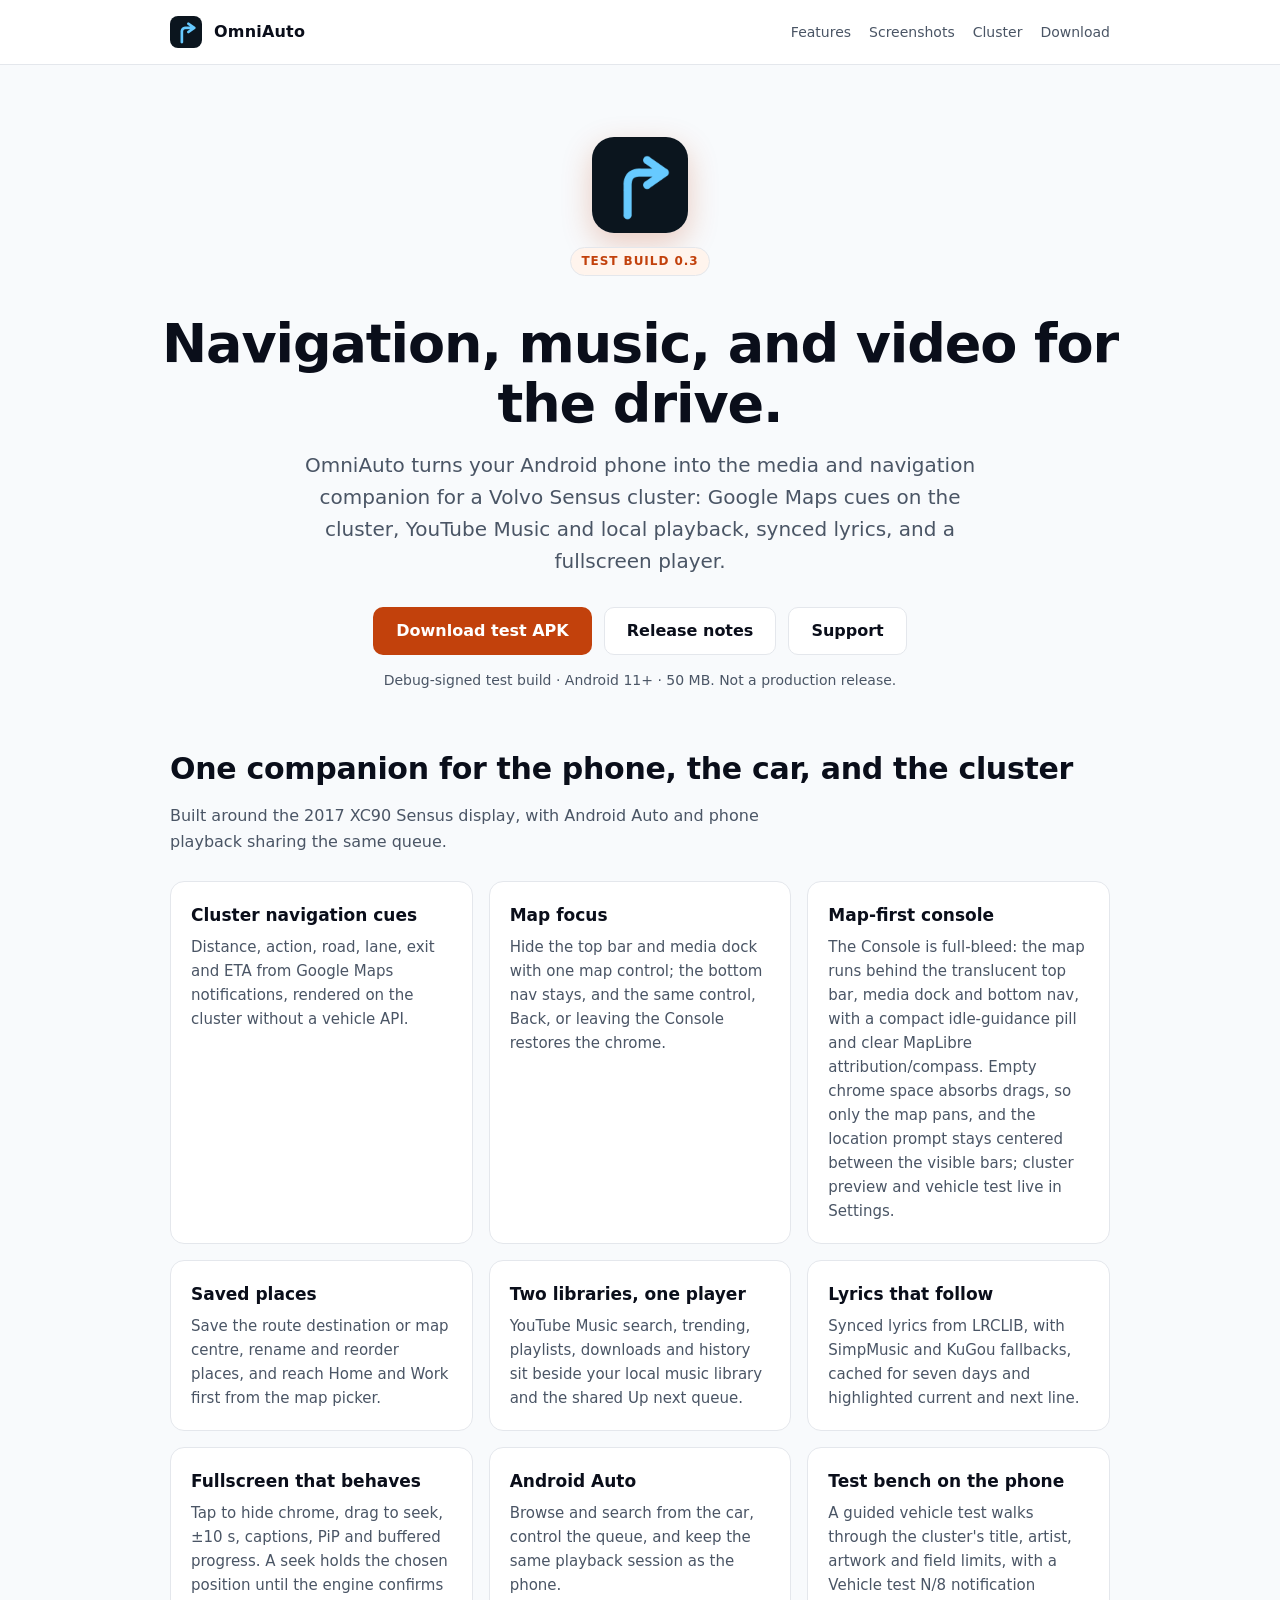
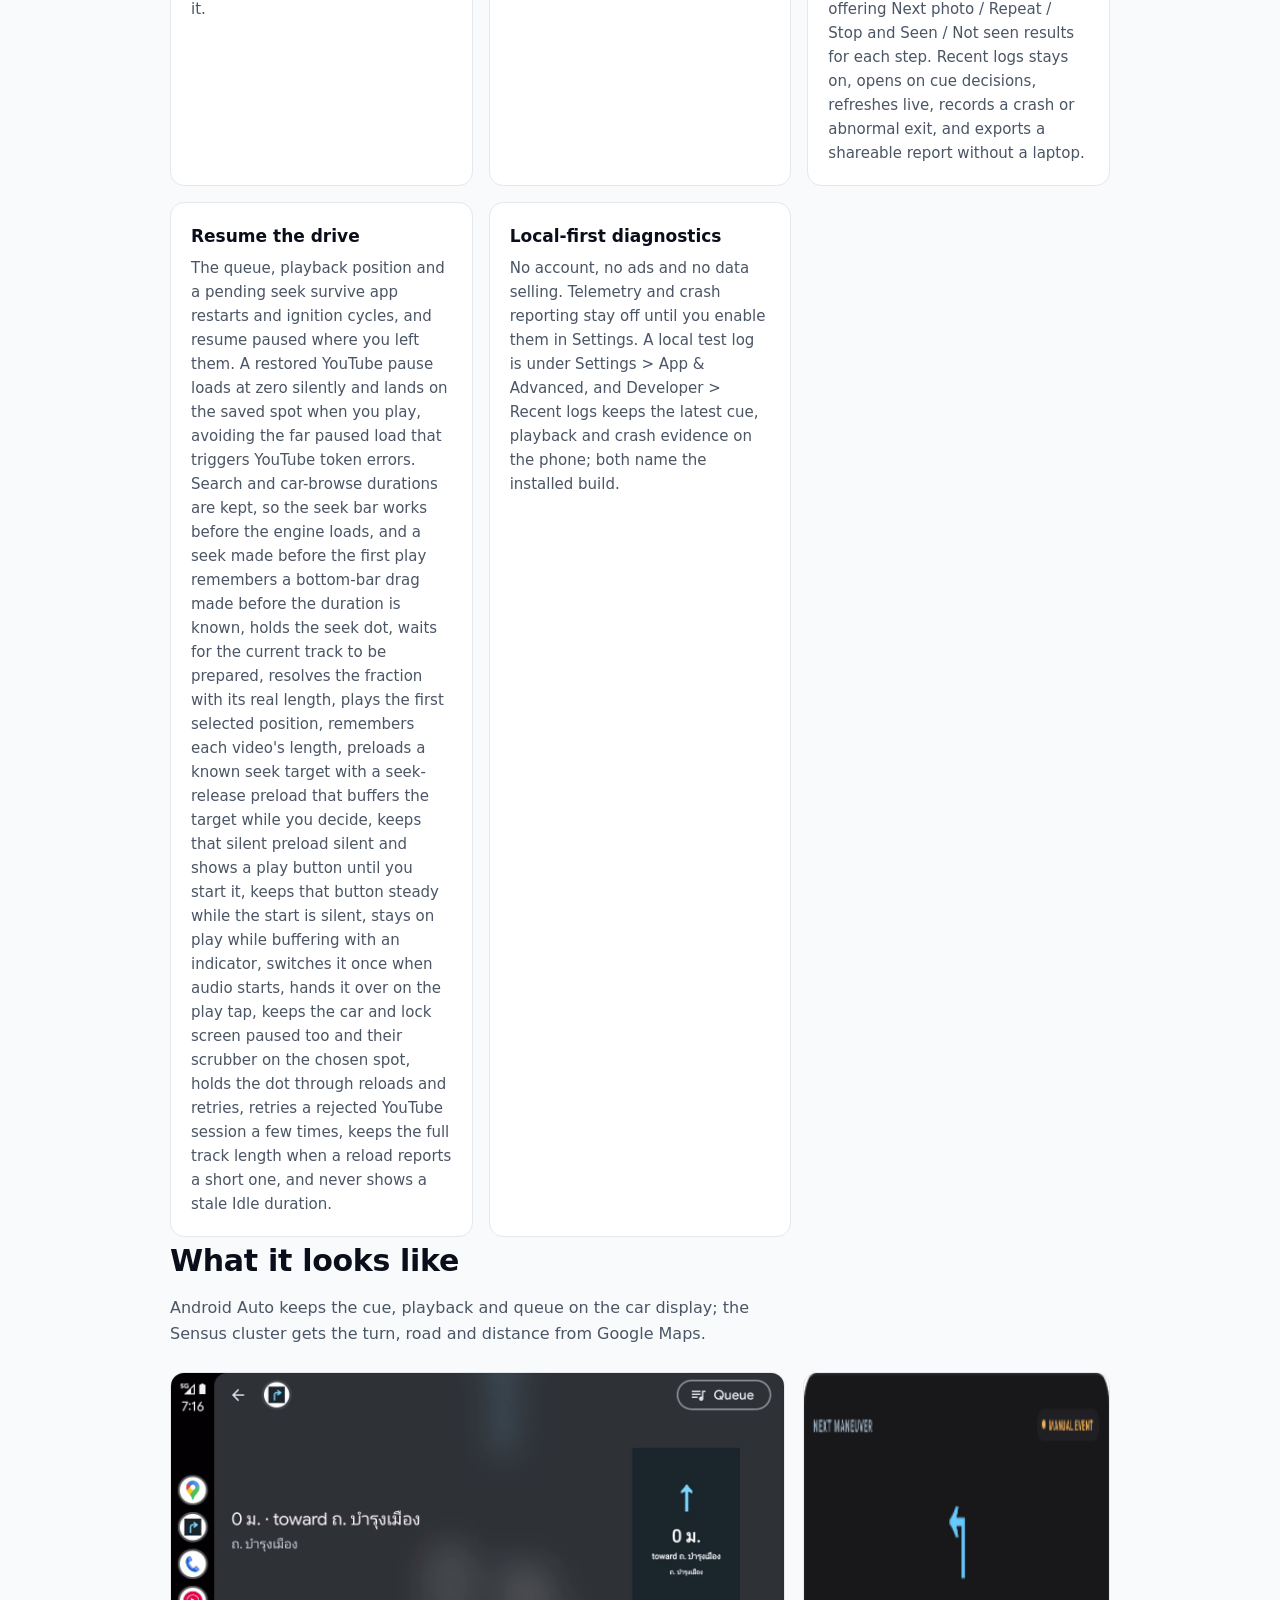
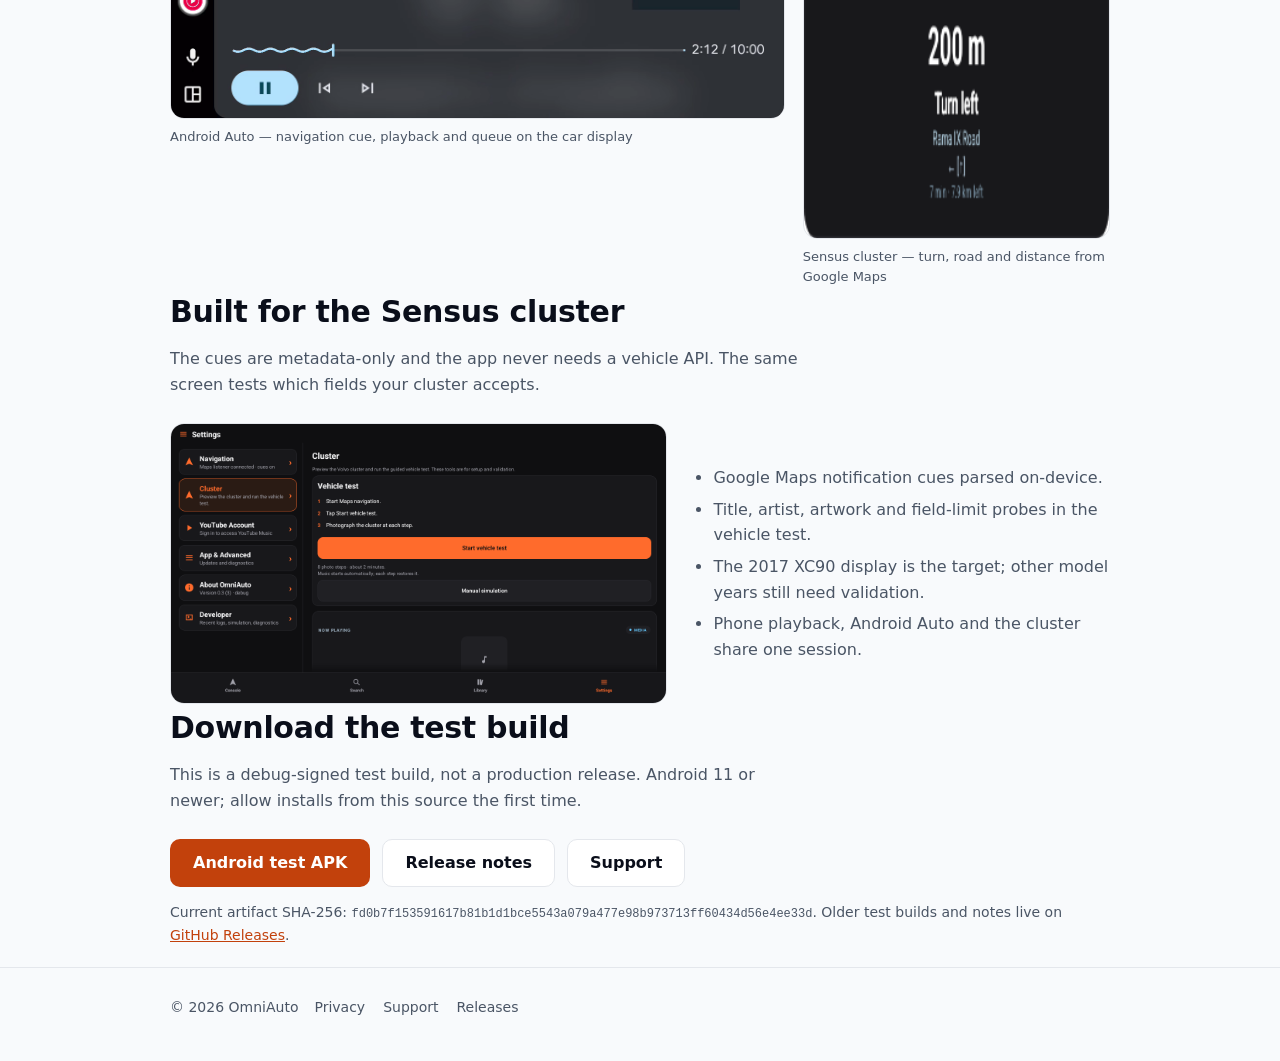
==== commit d3e1c50c: "Point the site at the guided-result build" ====
--- a/index.html
+++ b/index.html
@@ -138,9 +138,10 @@
             <p>
               A guided vehicle test walks through the cluster's title, artist,
               artwork and field limits, with a Vehicle test N/8 notification
-              offering Next photo / Repeat / Stop. Recent logs stays on, opens
-              on cue decisions, refreshes live, records a crash or abnormal
-              exit, and exports a shareable report without a laptop.
+              offering Next photo / Repeat / Stop and Seen / Not seen results
+              for each step. Recent logs stays on, opens on cue decisions,
+              refreshes live, records a crash or abnormal exit, and exports a
+              shareable report without a laptop.
             </p>
           </article>
           <article class="card">
@@ -267,7 +268,7 @@
         </div>
         <p class="muted">
           Current artifact SHA-256:
-          <code class="hash">bc41eab567a5aa9a6ce7425f864306e2e401877b7f8c64670e3bb1f640e6c5d1</code>.
+          <code class="hash">fd0b7f153591617b81b1d1bce5543a079a477e98b973713ff60434d56e4ee33d</code>.
           Older test builds and notes live on
           <a href="https://github.com/pnoch/omniauto-releases/releases"
             >GitHub Releases</a
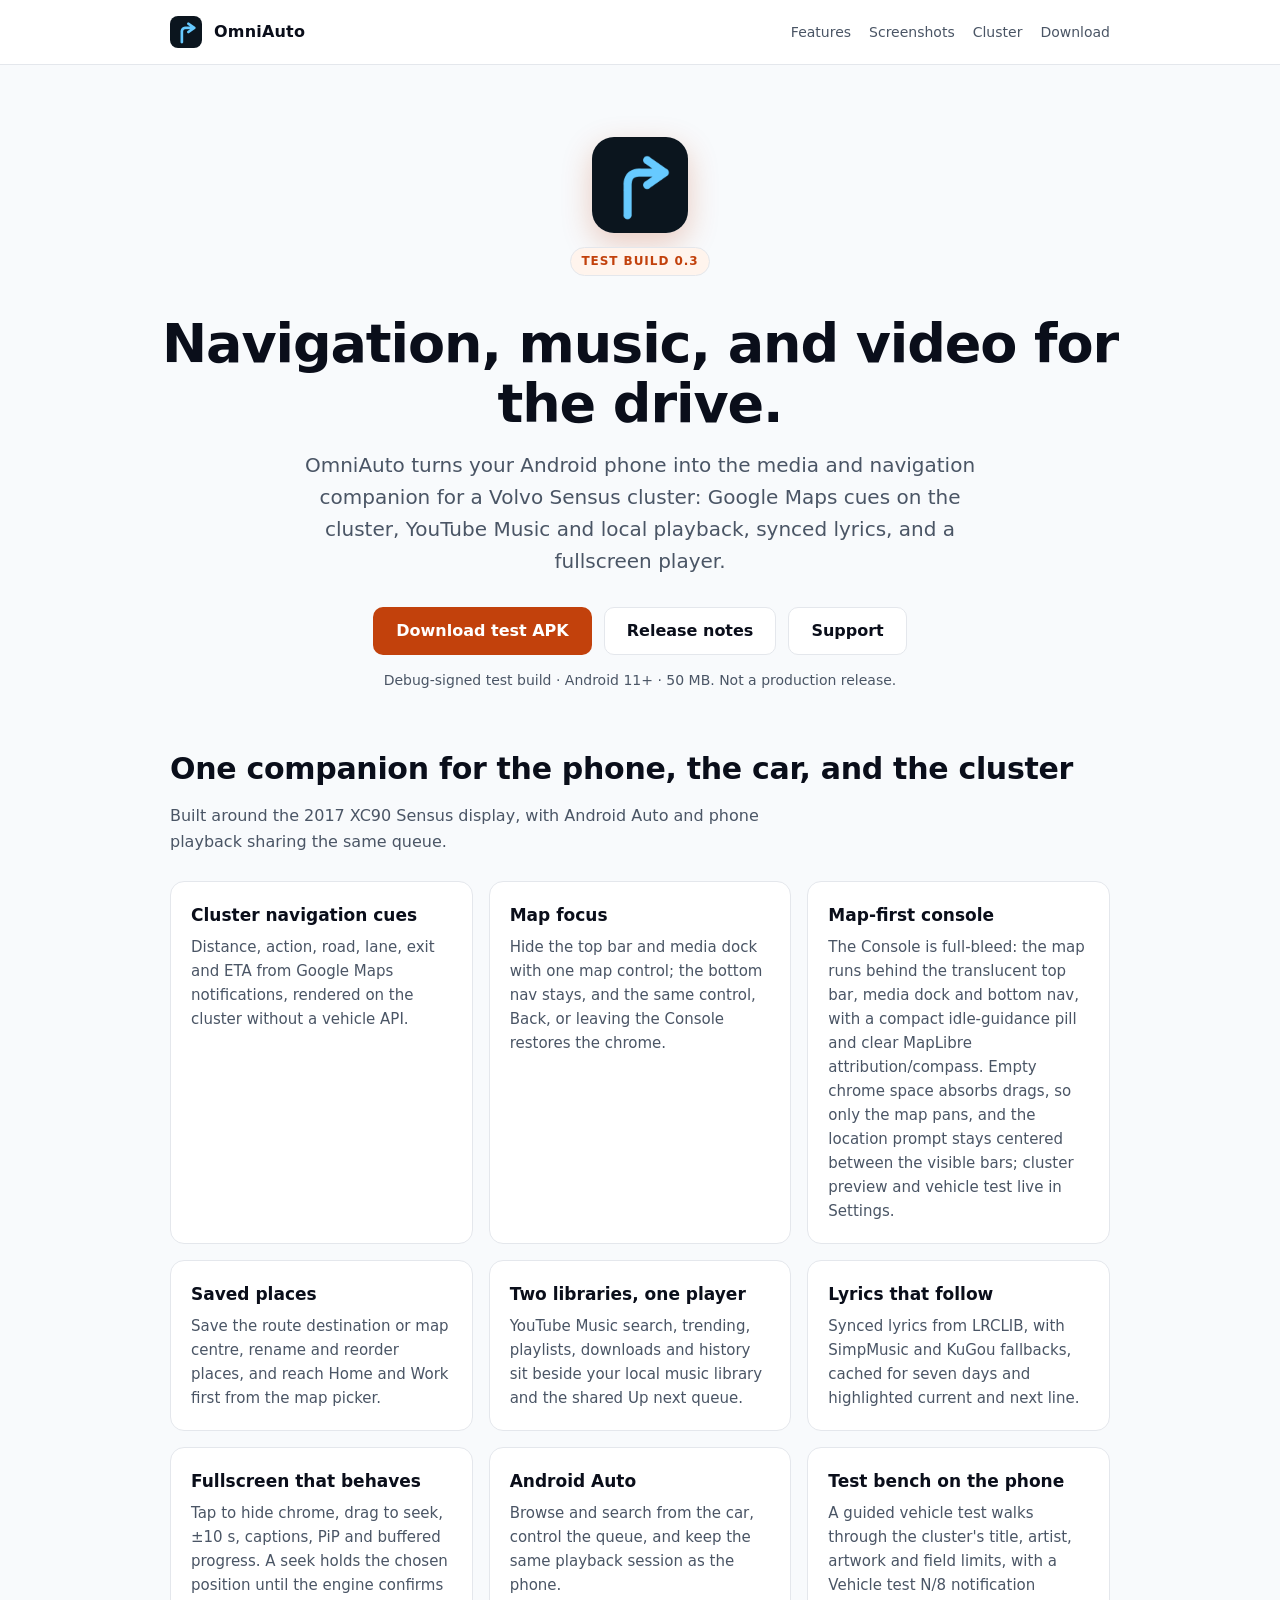
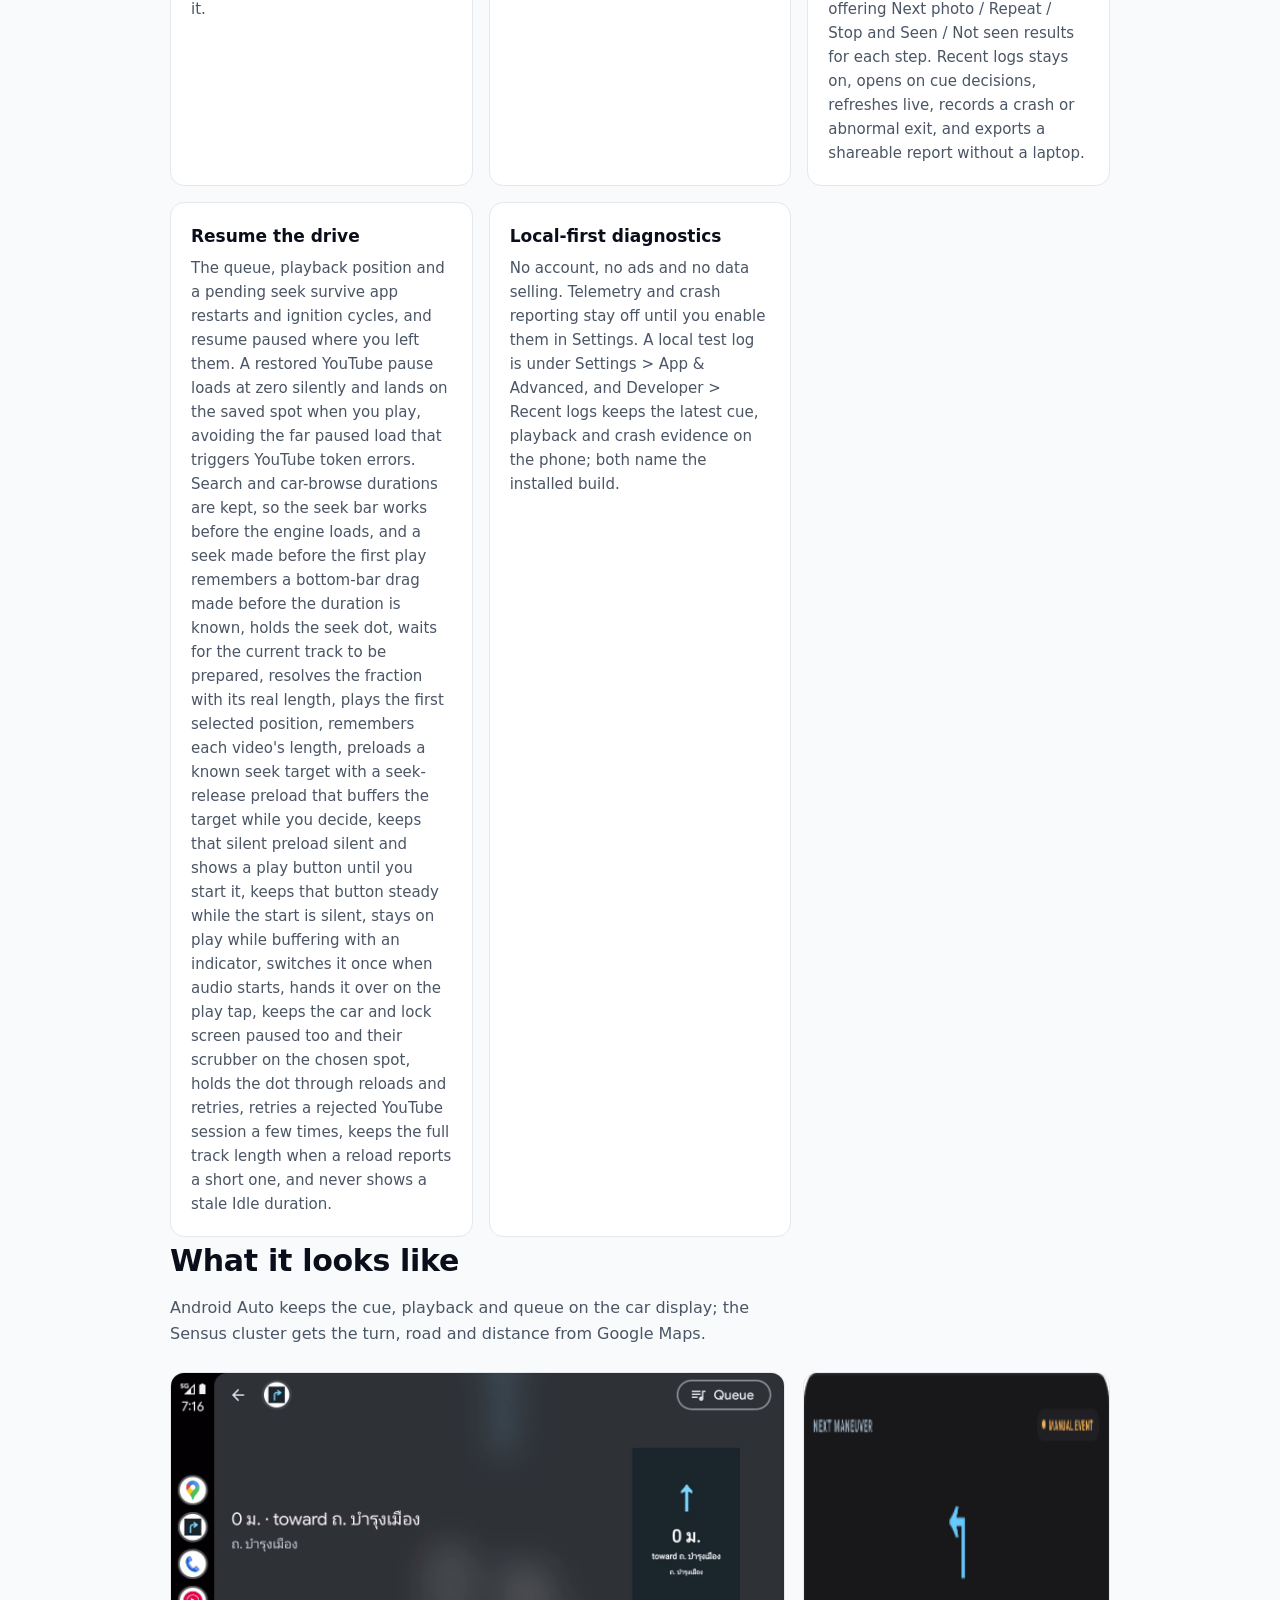
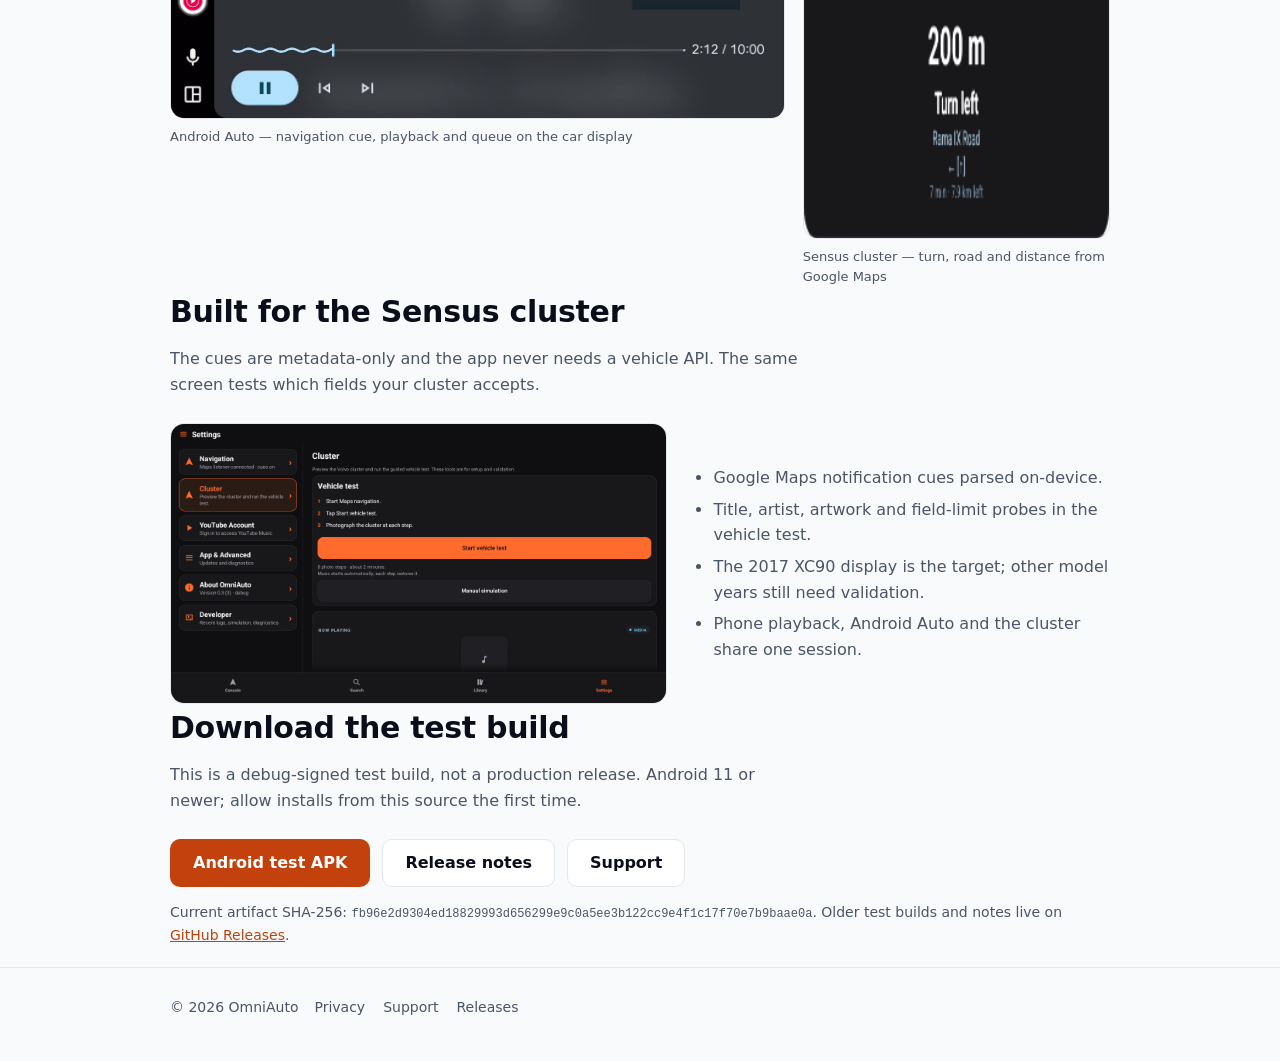
==== commit 41202f44: "Point the site at the crash-evidence completion build" ====
--- a/index.html
+++ b/index.html
@@ -268,7 +268,7 @@
         </div>
         <p class="muted">
           Current artifact SHA-256:
-          <code class="hash">fd0b7f153591617b81b1d1bce5543a079a477e98b973713ff60434d56e4ee33d</code>.
+          <code class="hash">fb96e2d9304ed18829993d656299e9c0a5ee3b122cc9e4f1c17f70e7b9baae0a</code>.
           Older test builds and notes live on
           <a href="https://github.com/pnoch/omniauto-releases/releases"
             >GitHub Releases</a
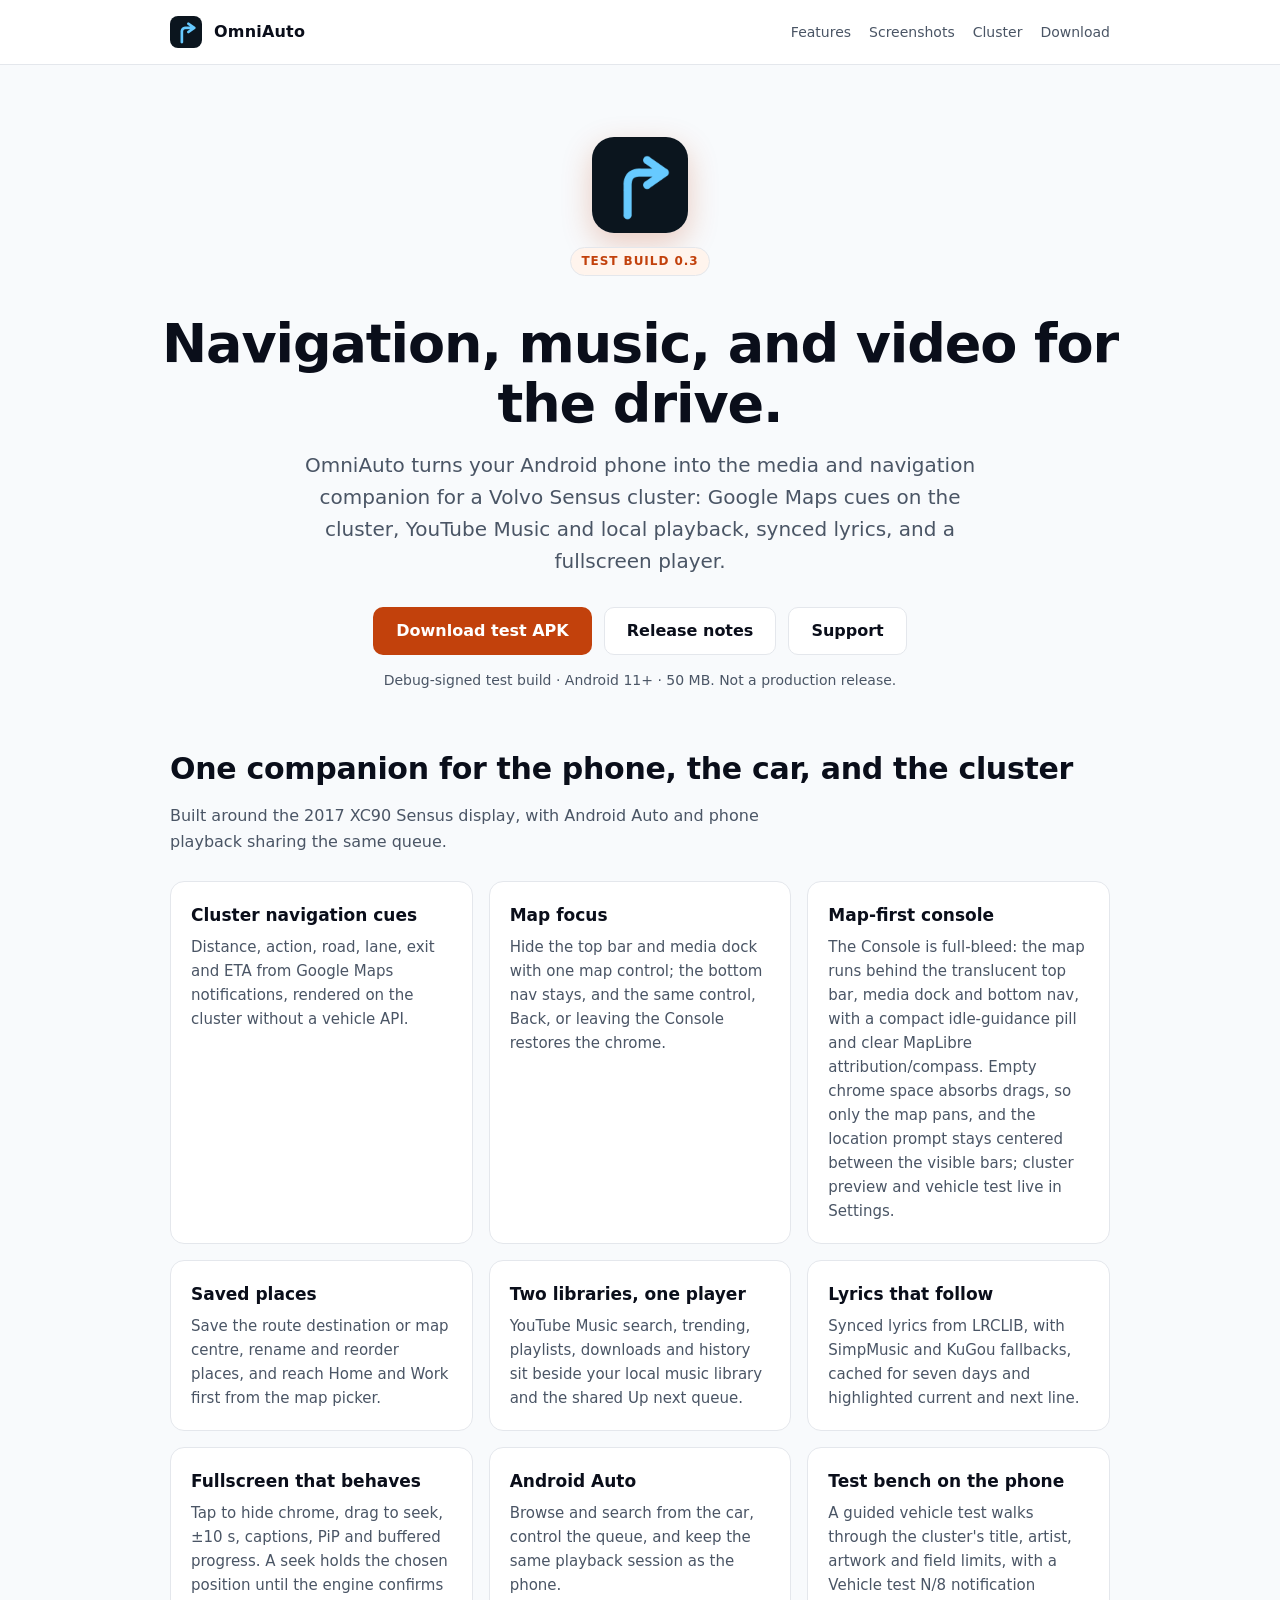
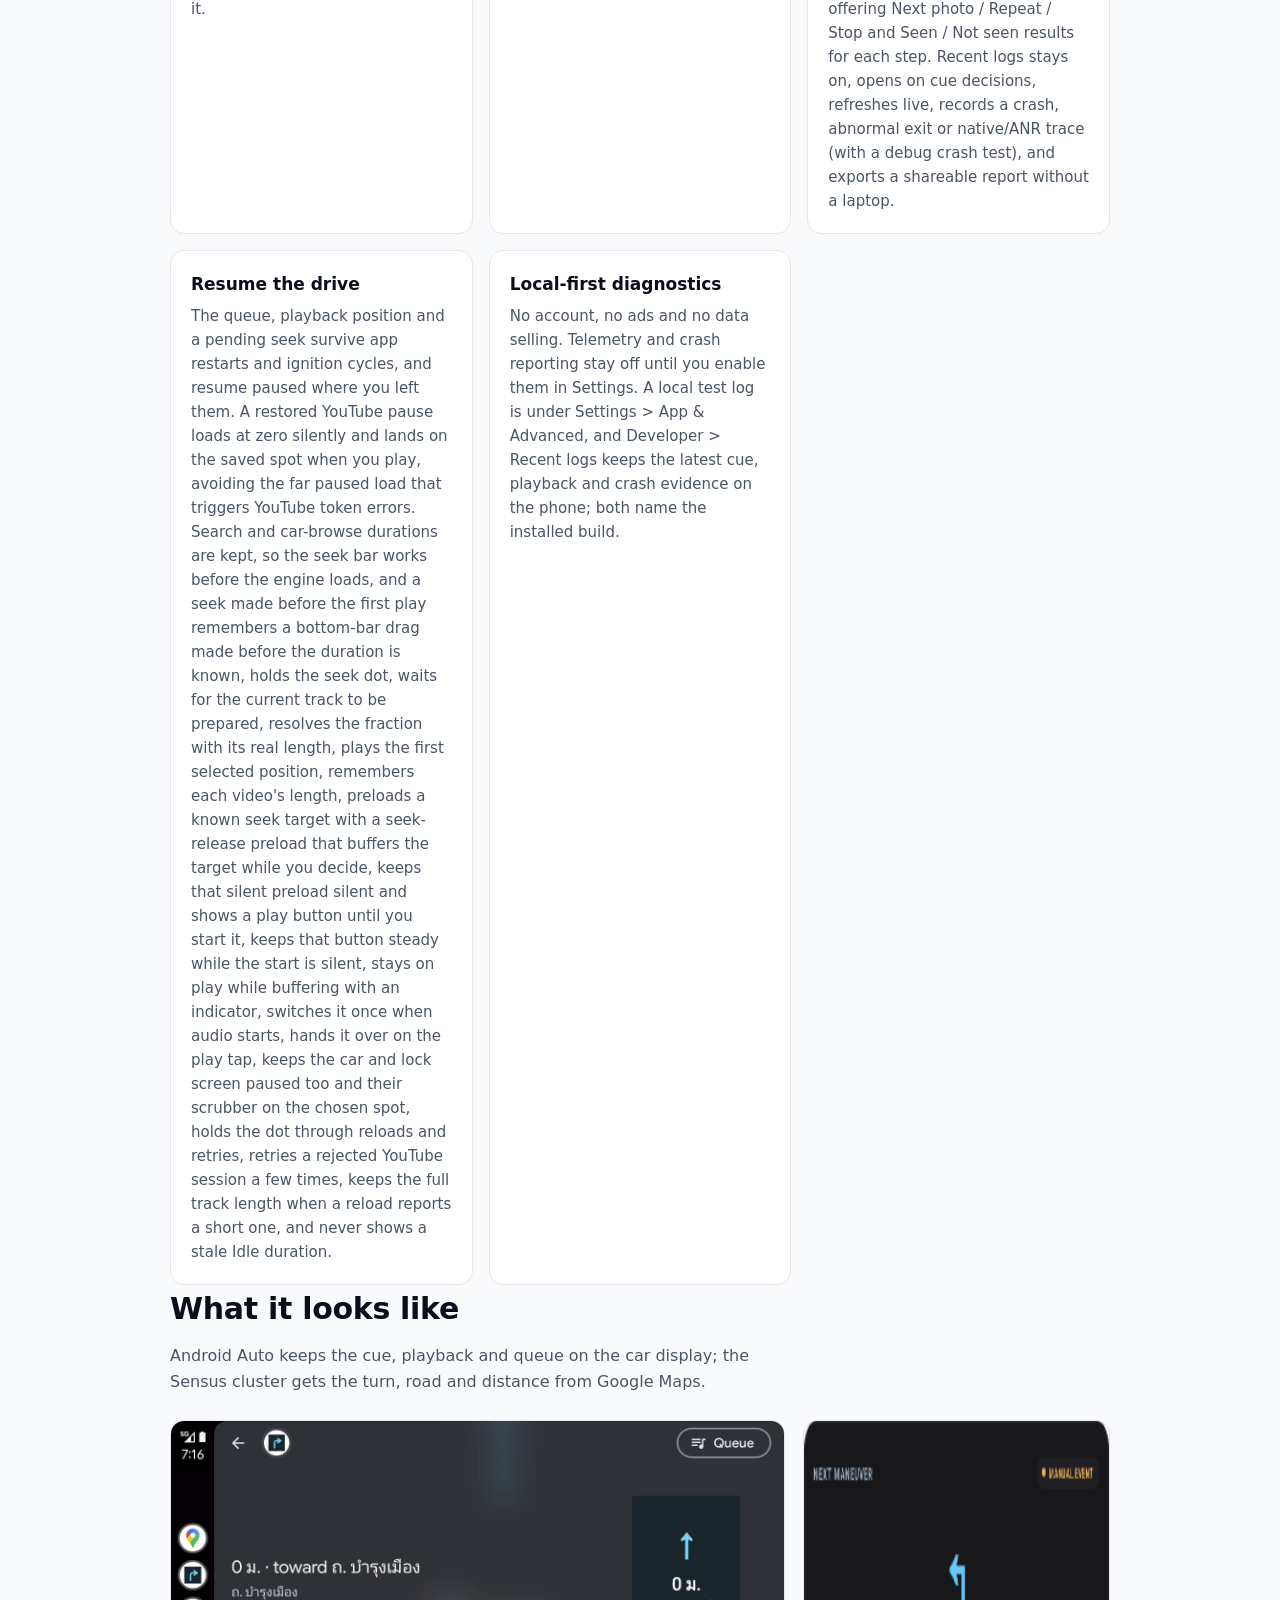
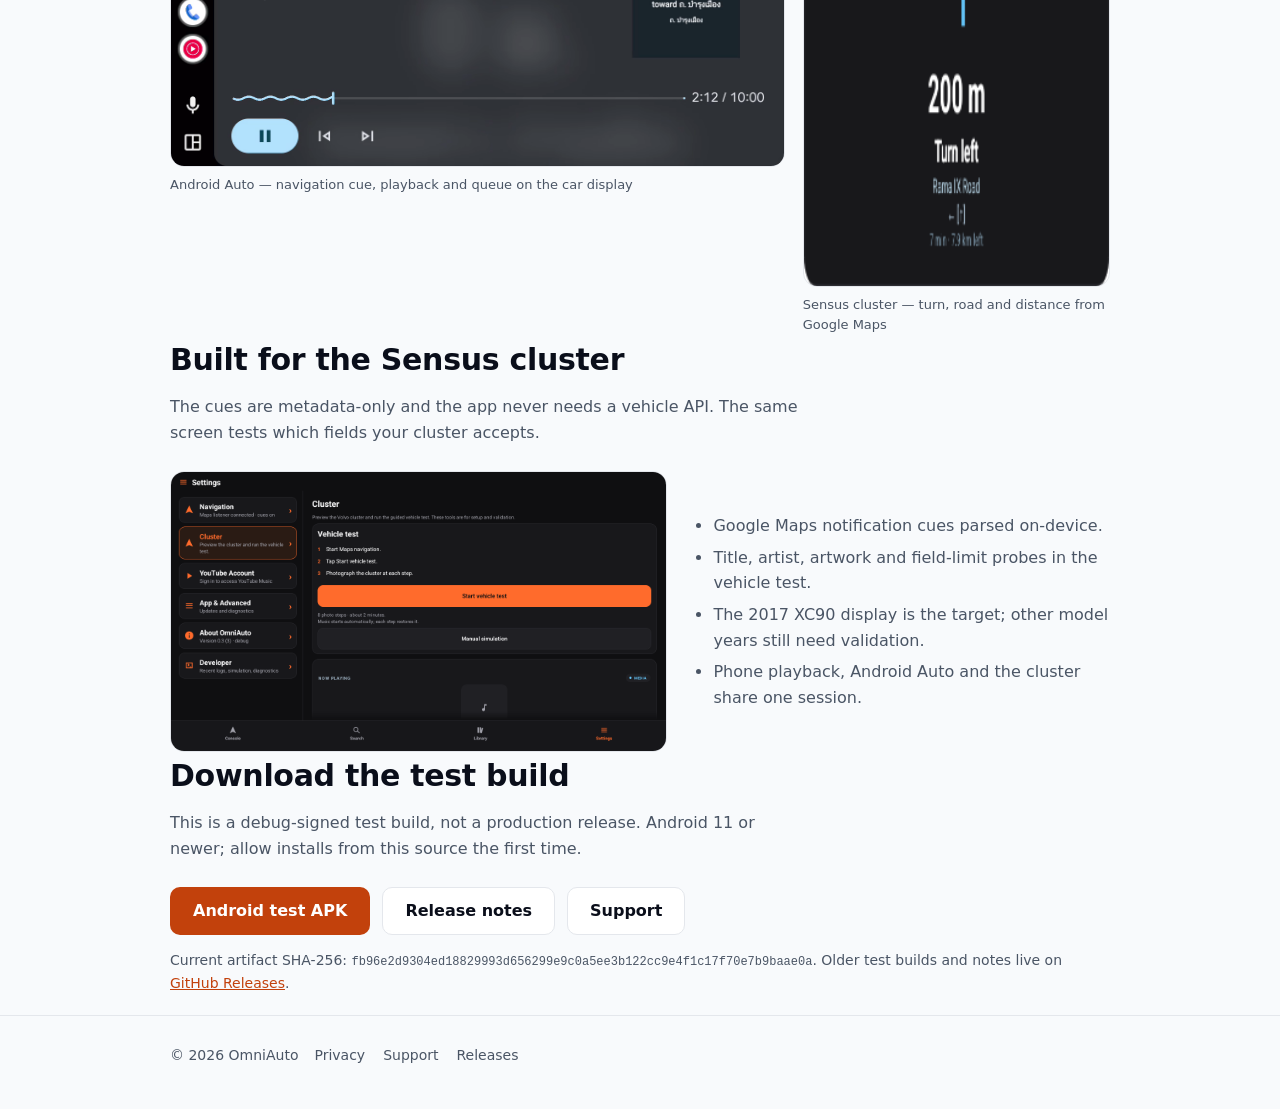
==== commit d438d5ba: "Mention native crash evidence in the test-bench card" ====
--- a/index.html
+++ b/index.html
@@ -140,7 +140,7 @@
               artwork and field limits, with a Vehicle test N/8 notification
               offering Next photo / Repeat / Stop and Seen / Not seen results
               for each step. Recent logs stays on, opens on cue decisions,
-              refreshes live, records a crash or abnormal exit, and exports a
+              refreshes live, records a crash, abnormal exit or native/ANR trace (with a debug crash test), and exports a
               shareable report without a laptop.
             </p>
           </article>
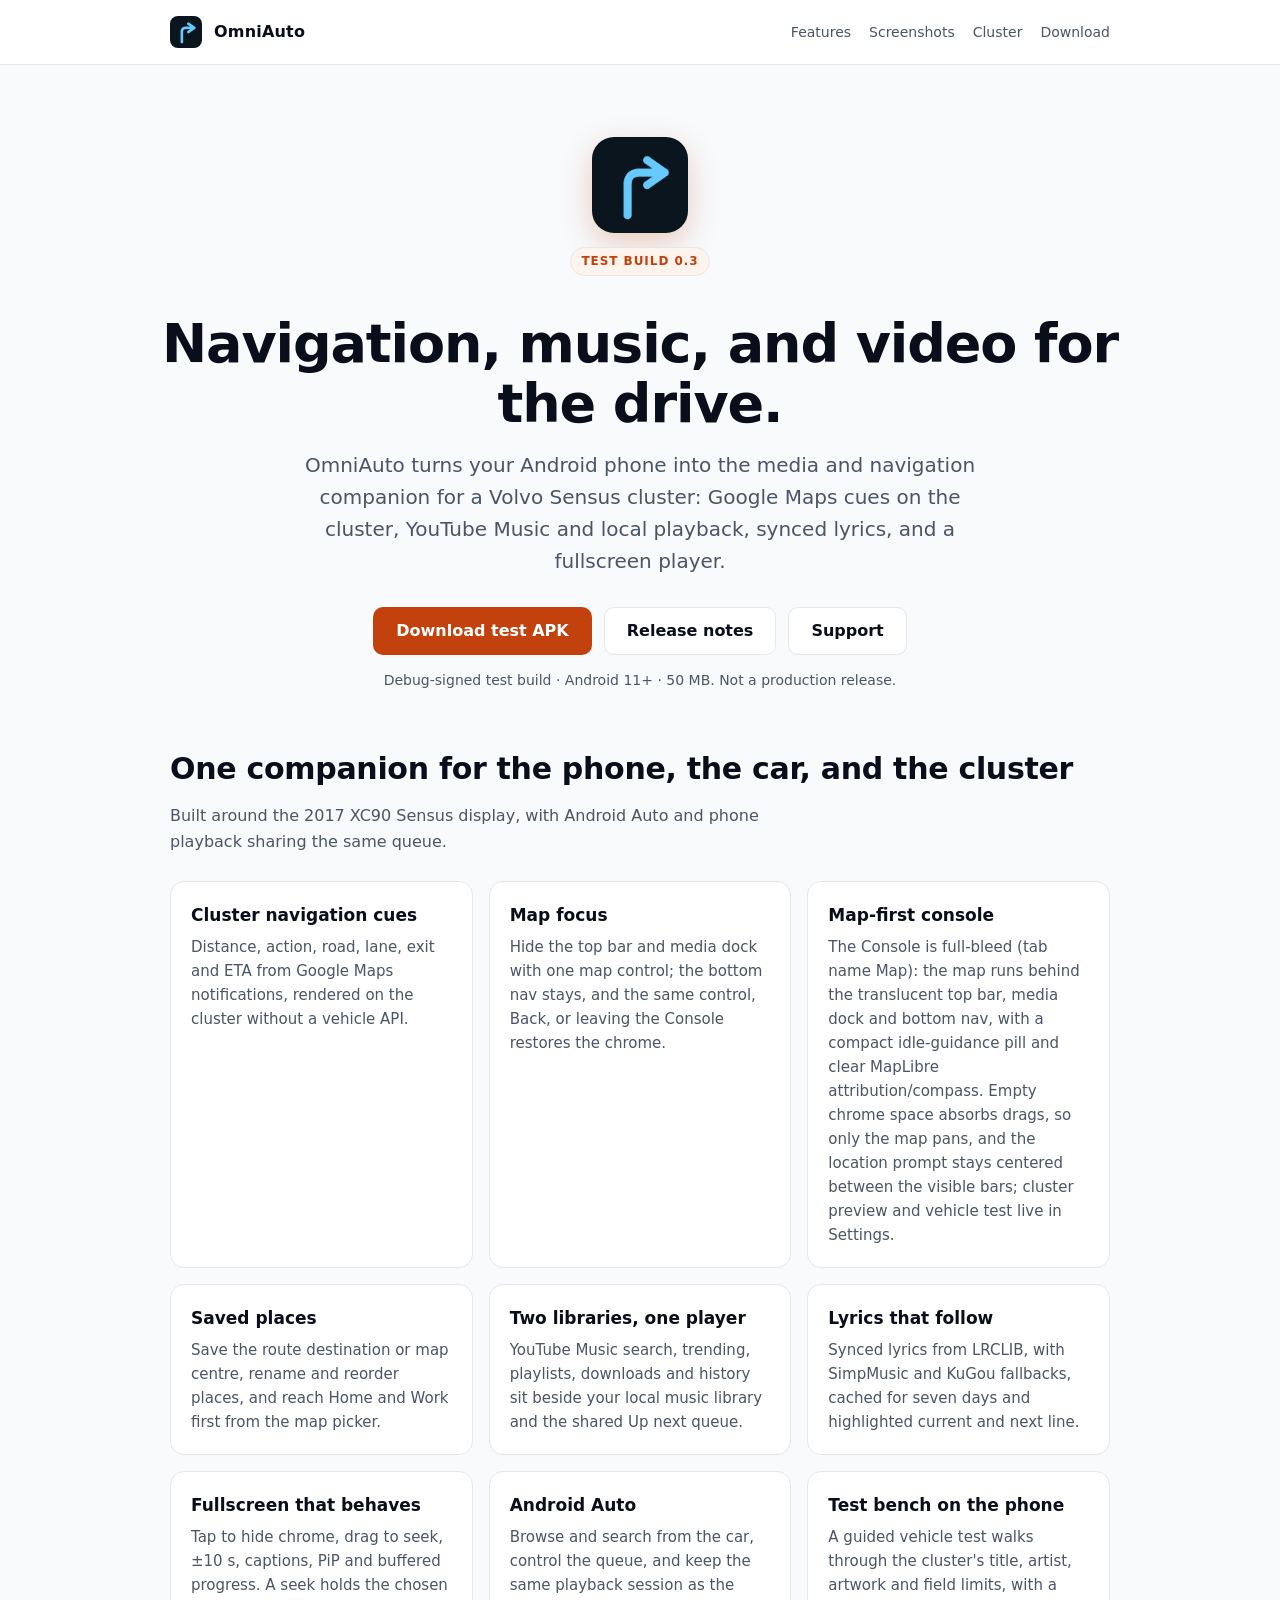
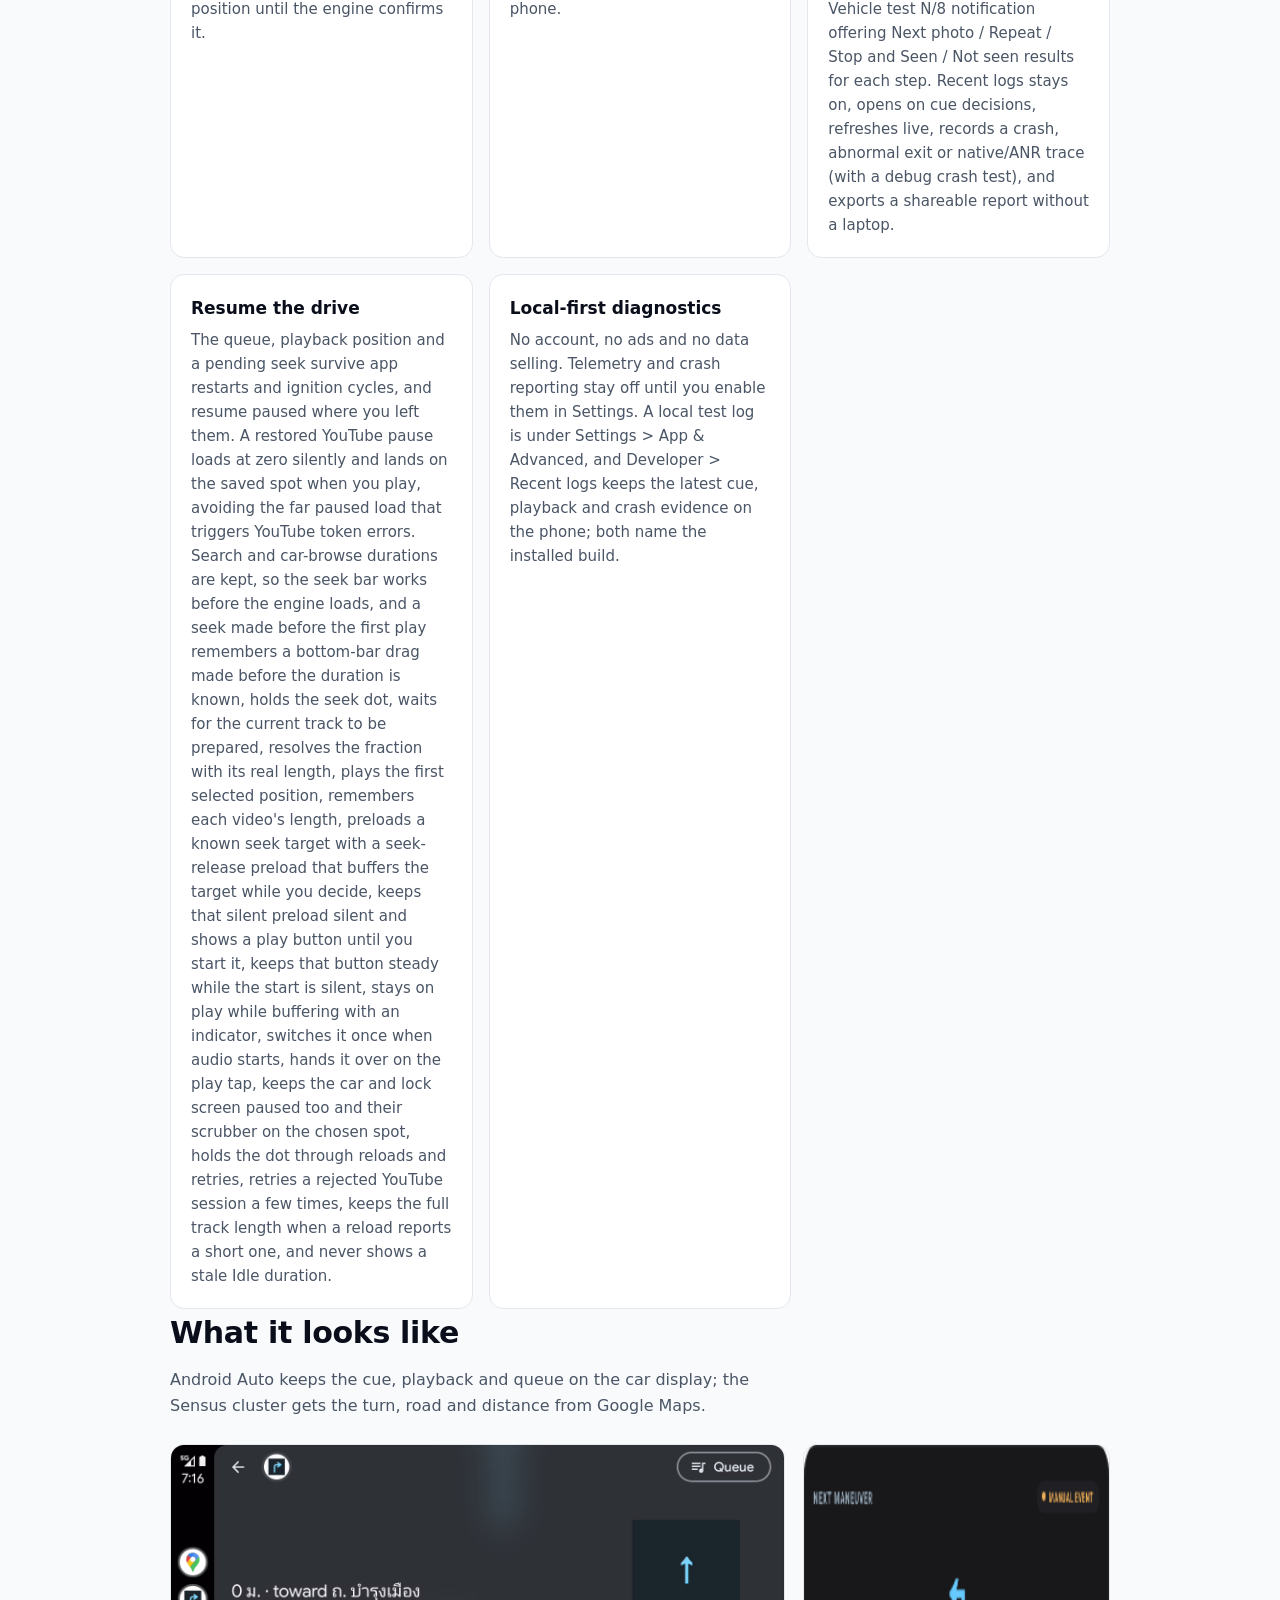
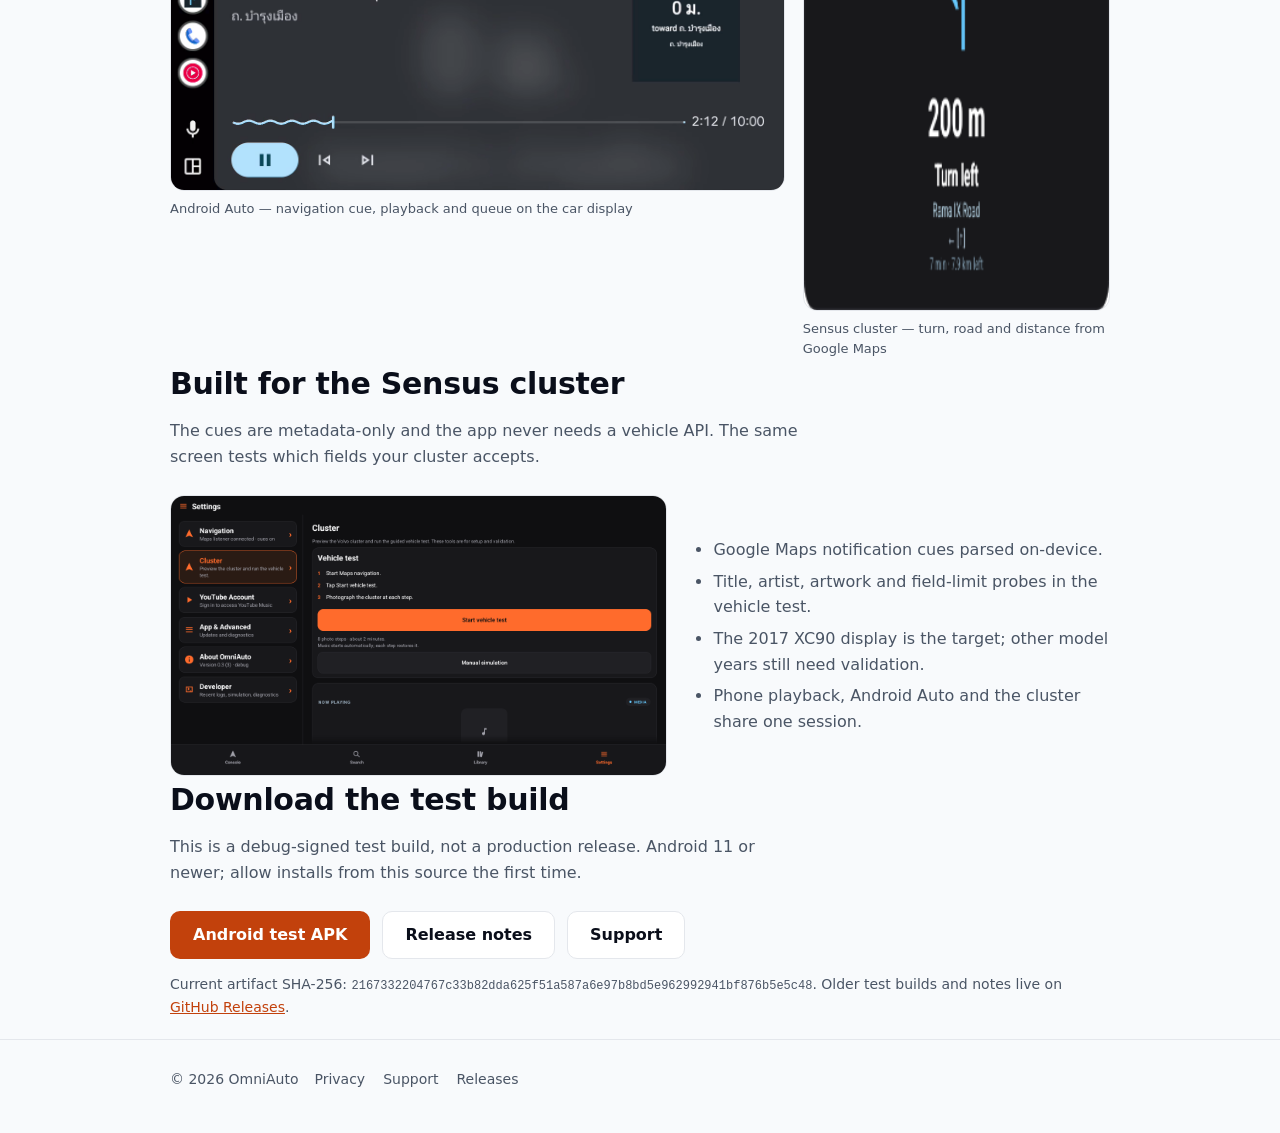
==== commit defacbf7: "Point the site at the UI pass build" ====
--- a/index.html
+++ b/index.html
@@ -94,7 +94,7 @@
           <article class="card">
             <h3>Map-first console</h3>
             <p>
-              The Console is full-bleed: the map runs behind the translucent top bar, media dock and bottom nav, with a compact idle-guidance pill and clear MapLibre attribution/compass. Empty chrome space absorbs drags, so only the map pans, and the location prompt stays centered between the visible bars; cluster preview and vehicle test live in Settings.
+              The Console is full-bleed (tab name Map): the map runs behind the translucent top bar, media dock and bottom nav, with a compact idle-guidance pill and clear MapLibre attribution/compass. Empty chrome space absorbs drags, so only the map pans, and the location prompt stays centered between the visible bars; cluster preview and vehicle test live in Settings.
             </p>
           </article>
           <article class="card">
@@ -268,7 +268,7 @@
         </div>
         <p class="muted">
           Current artifact SHA-256:
-          <code class="hash">fb96e2d9304ed18829993d656299e9c0a5ee3b122cc9e4f1c17f70e7b9baae0a</code>.
+          <code class="hash">2167332204767c33b82dda625f51a587a6e97b8bd5e962992941bf876b5e5c48</code>.
           Older test builds and notes live on
           <a href="https://github.com/pnoch/omniauto-releases/releases"
             >GitHub Releases</a
